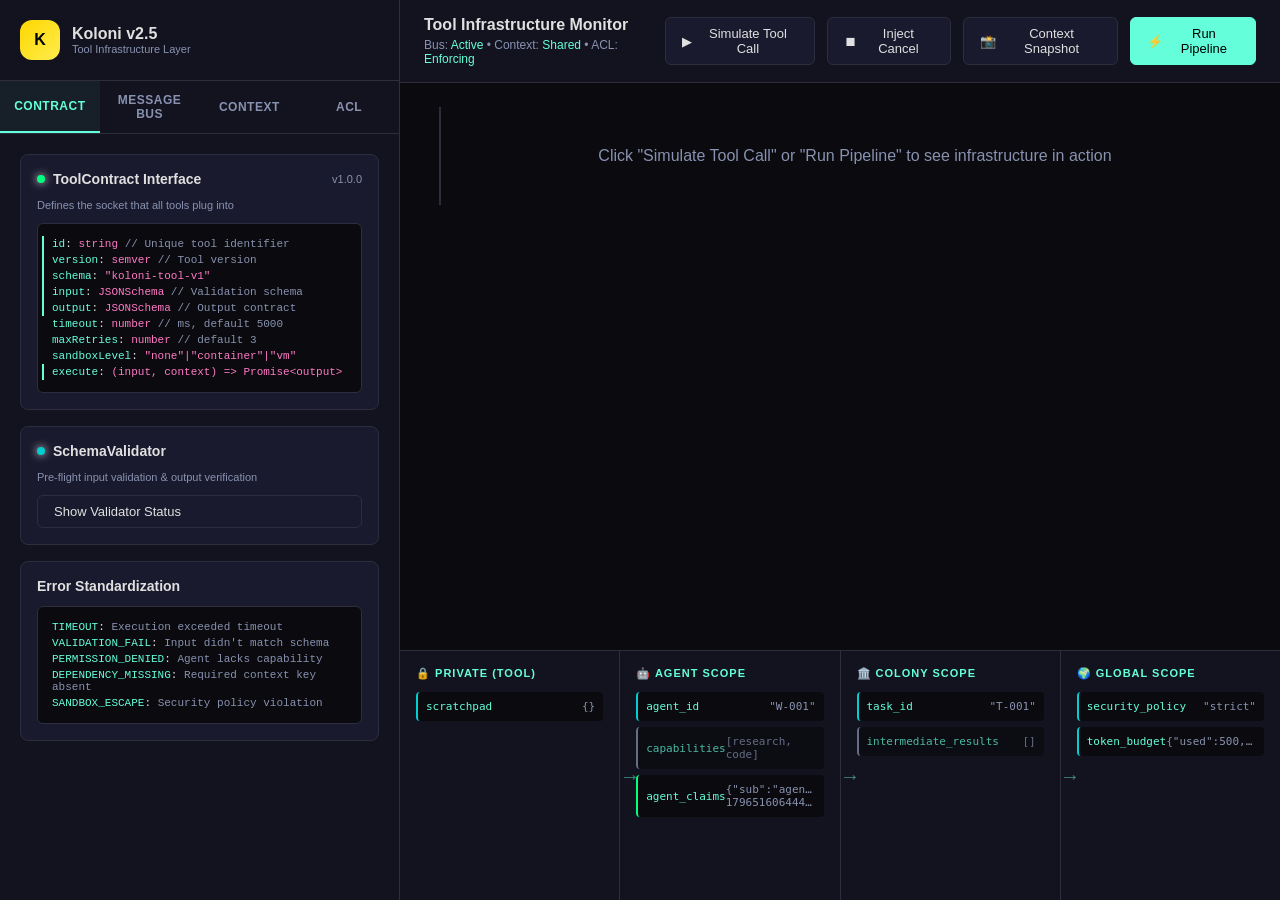
==== index.html @ 6366aa70 "Update fmt.Println message from 'Hello' to 'Goodbye'" ====
<!DOCTYPE html>
<html lang="en">
<head>
    <meta charset="UTF-8">
    <meta name="viewport" content="width=device-width, initial-scale=1.0">
    <title>Koloni Swarm Intelligence System v2.5 - Tool Infrastructure Layer</title>
    <style>
        :root {
            --queen-gold: #FFD700;
            --worker-blue: #4169E1;
            --tool-active: #00FF7F;
            --tool-busy: #00CED1;
            --tool-error: #FF4757;
            --bg-dark: #0a0a0f;
            --bg-panel: #13131f;
            --bg-card: #1a1a2e;
            --bg-elevated: #252538;
            --text-primary: #e0e0e0;
            --text-secondary: #8892b0;
            --border-color: #2d2d3d;
            --accent: #64ffda;
            --shadow-glow: 0 0 20px rgba(100, 255, 218, 0.2);
            --bus-active: rgba(0, 206, 209, 0.1);
        }

        * { margin: 0; padding: 0; box-sizing: border-box; }
        
        body {
            font-family: 'Segoe UI', Roboto, -apple-system, sans-serif;
            background: var(--bg-dark);
            color: var(--text-primary);
            height: 100vh;
            overflow: hidden;
            display: flex;
        }

        /* Architecture Visualization Sidebar */
        .sidebar {
            width: 400px;
            background: var(--bg-panel);
            border-right: 1px solid var(--border-color);
            display: flex;
            flex-direction: column;
            overflow: hidden;
        }

        .logo {
            display: flex;
            align-items: center;
            gap: 12px;
            padding: 20px;
            border-bottom: 1px solid var(--border-color);
        }

        .logo-icon {
            width: 40px;
            height: 40px;
            background: linear-gradient(135deg, var(--queen-gold), #ffed4e);
            border-radius: 12px;
            display: flex;
            align-items: center;
            justify-content: center;
            font-weight: bold;
            color: #000;
        }

        .architecture-tabs {
            display: flex;
            border-bottom: 1px solid var(--border-color);
        }

        .arch-tab {
            flex: 1;
            padding: 12px;
            background: transparent;
            border: none;
            color: var(--text-secondary);
            cursor: pointer;
            font-size: 12px;
            font-weight: 600;
            text-transform: uppercase;
            letter-spacing: 0.5px;
            transition: all 0.2s;
        }

        .arch-tab:hover { color: var(--text-primary); background: rgba(255,255,255,0.05); }
        .arch-tab.active { 
            color: var(--accent); 
            border-bottom: 2px solid var(--accent);
            background: rgba(100, 255, 218, 0.05);
        }

        .tab-content {
            flex: 1;
            overflow-y: auto;
            padding: 20px;
            display: none;
        }

        .tab-content.active { display: block; }

        /* Component Cards */
        .component-card {
            background: var(--bg-card);
            border: 1px solid var(--border-color);
            border-radius: 8px;
            padding: 16px;
            margin-bottom: 16px;
            transition: all 0.2s;
        }

        .component-card:hover {
            border-color: var(--accent);
            transform: translateX(4px);
        }

        .component-header {
            display: flex;
            justify-content: space-between;
            align-items: center;
            margin-bottom: 12px;
        }

        .component-name {
            font-weight: 600;
            font-size: 14px;
            display: flex;
            align-items: center;
            gap: 8px;
        }

        .status-dot {
            width: 8px;
            height: 8px;
            border-radius: 50%;
            background: var(--tool-active);
            box-shadow: 0 0 8px currentColor;
        }

        .status-dot.busy { background: var(--tool-busy); animation: pulse 1.5s infinite; }
        .status-dot.error { background: var(--tool-error); }

        @keyframes pulse {
            0%, 100% { opacity: 1; }
            50% { opacity: 0.4; }
        }

        .component-meta {
            font-size: 11px;
            color: var(--text-secondary);
            margin-top: 4px;
        }

        .interface-schema {
            background: var(--bg-dark);
            border: 1px solid var(--border-color);
            border-radius: 6px;
            padding: 12px;
            font-family: 'Courier New', monospace;
            font-size: 11px;
            margin-top: 12px;
            overflow-x: auto;
        }

        .schema-line {
            padding: 2px 0;
            border-left: 2px solid transparent;
            padding-left: 8px;
            margin-left: -8px;
        }

        .schema-line.required { border-left-color: var(--accent); }
        .schema-key { color: var(--accent); }
        .schema-type { color: #ff79c6; }
        .schema-desc { color: var(--text-secondary); }

        /* Message Bus Visualization */
        .bus-visualization {
            height: 300px;
            background: var(--bg-dark);
            border: 1px solid var(--border-color);
            border-radius: 8px;
            position: relative;
            overflow: hidden;
            margin-bottom: 20px;
        }

        .bus-line {
            position: absolute;
            top: 50%;
            left: 10%;
            right: 10%;
            height: 4px;
            background: linear-gradient(90deg, var(--border-color), var(--accent), var(--border-color));
            background-size: 200% 100%;
            animation: busFlow 3s linear infinite;
            border-radius: 2px;
        }

        @keyframes busFlow {
            0% { background-position: 200% 0; }
            100% { background-position: -200% 0; }
        }

        .message-packet {
            position: absolute;
            width: 60px;
            height: 30px;
            background: var(--accent);
            border-radius: 4px;
            display: flex;
            align-items: center;
            justify-content: center;
            font-size: 10px;
            font-weight: 700;
            color: #000;
            box-shadow: 0 0 10px var(--accent);
            transition: all 0.5s;
        }

        /* Context Tree */
        .context-tree {
            font-family: monospace;
            font-size: 12px;
        }

        .context-node {
            padding: 8px 12px;
            margin: 4px 0;
            background: var(--bg-dark);
            border-left: 3px solid var(--border-color);
            border-radius: 0 4px 4px 0;
            display: flex;
            justify-content: space-between;
            align-items: center;
        }

        .context-node.scope-global { border-left-color: var(--queen-gold); }
        .context-node.scope-colony { border-left-color: var(--worker-blue); }
        .context-node.scope-agent { border-left-color: var(--accent); }
        .context-node.scope-private { border-left-color: var(--text-secondary); opacity: 0.7; }

        /* Permission Matrix */
        .perm-matrix {
            display: grid;
            grid-template-columns: auto repeat(4, 1fr);
            gap: 1px;
            background: var(--border-color);
            border-radius: 8px;
            overflow: hidden;
            margin-top: 12px;
        }

        .perm-cell {
            background: var(--bg-card);
            padding: 10px;
            font-size: 11px;
            text-align: center;
        }

        .perm-cell.header {
            background: var(--bg-elevated);
            font-weight: 600;
            color: var(--accent);
        }

        .perm-cell.allowed {
            background: rgba(0, 255, 127, 0.1);
            color: var(--tool-active);
            font-weight: 700;
        }

        .perm-cell.denied {
            background: rgba(255, 71, 87, 0.1);
            color: var(--tool-error);
        }

        .perm-cell.ratelimited {
            background: rgba(255, 165, 0, 0.1);
            color: #ffa502;
        }

        /* Main Workspace */
        .main-container {
            flex: 1;
            display: flex;
            flex-direction: column;
            overflow: hidden;
        }

        .workspace-header {
            background: var(--bg-panel);
            border-bottom: 1px solid var(--border-color);
            padding: 16px 24px;
            display: flex;
            justify-content: space-between;
            align-items: center;
        }

        .bus-controls {
            display: flex;
            gap: 12px;
        }

        .bus-btn {
            padding: 8px 16px;
            border: 1px solid var(--border-color);
            background: var(--bg-card);
            color: var(--text-primary);
            border-radius: 6px;
            cursor: pointer;
            font-size: 13px;
            display: flex;
            align-items: center;
            gap: 6px;
            transition: all 0.2s;
        }

        .bus-btn:hover { border-color: var(--accent); background: rgba(100, 255, 218, 0.1); }
        .bus-btn.active { background: var(--accent); color: #000; border-color: var(--accent); }

        /* Execution Monitor */
        .monitor-panel {
            flex: 1;
            padding: 24px;
            overflow-y: auto;
            background: var(--bg-dark);
        }

        .execution-timeline {
            position: relative;
            padding-left: 30px;
        }

        .execution-timeline::before {
            content: '';
            position: absolute;
            left: 15px;
            top: 0;
            bottom: 0;
            width: 2px;
            background: var(--border-color);
        }

        .execution-event {
            position: relative;
            margin-bottom: 20px;
            background: var(--bg-card);
            border: 1px solid var(--border-color);
            border-radius: 8px;
            padding: 16px;
            animation: slideIn 0.3s ease-out;
        }

        @keyframes slideIn {
            from { opacity: 0; transform: translateX(-20px); }
            to { opacity: 1; transform: translateX(0); }
        }

        .event-dot {
            position: absolute;
            left: -23px;
            top: 20px;
            width: 12px;
            height: 12px;
            border-radius: 50%;
            background: var(--accent);
            border: 2px solid var(--bg-dark);
            box-shadow: 0 0 0 2px var(--accent);
        }

        .event-dot.validate { background: #ffd700; box-shadow: 0 0 0 2px #ffd700; }
        .event-dot.execute { background: var(--worker-blue); box-shadow: 0 0 0 2px var(--worker-blue); }
        .event-dot.complete { background: var(--tool-active); box-shadow: 0 0 0 2px var(--tool-active); }
        .event-dot.error { background: var(--tool-error); box-shadow: 0 0 0 2px var(--tool-error); }

        .event-header {
            display: flex;
            justify-content: space-between;
            align-items: center;
            margin-bottom: 8px;
        }

        .event-type {
            font-weight: 600;
            font-size: 13px;
        }

        .event-time {
            font-size: 11px;
            color: var(--text-secondary);
            font-family: monospace;
        }

        .event-details {
            font-size: 12px;
            color: var(--text-secondary);
            line-height: 1.5;
        }

        .event-context {
            margin-top: 12px;
            padding: 10px;
            background: var(--bg-dark);
            border-radius: 6px;
            font-family: monospace;
            font-size: 11px;
            border-left: 3px solid var(--accent);
        }

        /* Context Flow Visualization */
        .context-flow {
            position: fixed;
            bottom: 0;
            left: 400px;
            right: 0;
            height: 250px;
            background: var(--bg-panel);
            border-top: 1px solid var(--border-color);
            display: flex;
        }

        .context-panel {
            flex: 1;
            border-right: 1px solid var(--border-color);
            padding: 16px;
            overflow-y: auto;
        }

        .context-panel:last-child { border-right: none; }

        .context-title {
            font-size: 11px;
            text-transform: uppercase;
            letter-spacing: 1px;
            color: var(--accent);
            margin-bottom: 12px;
            font-weight: 700;
        }

        .context-item {
            padding: 8px;
            margin-bottom: 6px;
            background: var(--bg-dark);
            border-radius: 4px;
            font-family: monospace;
            font-size: 11px;
            display: flex;
            justify-content: space-between;
            align-items: center;
            border-left: 2px solid var(--border-color);
        }

        .context-item.new { border-left-color: var(--tool-active); animation: highlight 2s; }
        .context-item.modified { border-left-color: var(--tool-busy); }
        .context-item.inherited { border-left-color: var(--text-secondary); opacity: 0.7; }

        @keyframes highlight {
            0% { background: rgba(0, 255, 127, 0.3); }
            100% { background: var(--bg-dark); }
        }

        .context-key { color: var(--accent); }
        .context-value { color: var(--text-secondary); max-width: 150px; overflow: hidden; text-overflow: ellipsis; }

        .flow-arrow {
            position: absolute;
            top: 50%;
            transform: translateY(-50%);
            font-size: 20px;
            color: var(--accent);
            opacity: 0.5;
        }

        /* Schema Validator */
        .validator-panel {
            position: absolute;
            top: 80px;
            right: 20px;
            width: 350px;
            background: var(--bg-panel);
            border: 1px solid var(--border-color);
            border-radius: 8px;
            padding: 16px;
            display: none;
            z-index: 100;
            box-shadow: 0 10px 40px rgba(0,0,0,0.5);
        }

        .validator-panel.active { display: block; }

        .validation-item {
            display: flex;
            align-items: center;
            gap: 8px;
            padding: 8px;
            font-size: 12px;
            border-bottom: 1px solid var(--border-color);
        }

        .validation-item:last-child { border-bottom: none; }

        .check-icon {
            width: 16px;
            height: 16px;
            border-radius: 50%;
            display: flex;
            align-items: center;
            justify-content: center;
            font-size: 10px;
        }

        .check-pass { background: rgba(0, 255, 127, 0.2); color: var(--tool-active); }
        .check-fail { background: rgba(255, 71, 87, 0.2); color: var(--tool-error); }
        .check-warn { background: rgba(255, 165, 0, 0.2); color: #ffa502; }

        /* Scrollbar */
        ::-webkit-scrollbar { width: 6px; height: 6px; }
        ::-webkit-scrollbar-track { background: transparent; }
        ::-webkit-scrollbar-thumb { background: var(--border-color); border-radius: 3px; }
        ::-webkit-scrollbar-thumb:hover { background: var(--text-secondary); }
    </style>
</head>
<body>

    <!-- Architecture Sidebar -->
    <aside class="sidebar">
        <div class="logo">
            <div class="logo-icon">K</div>
            <div>
                <div style="font-weight: 700;">Koloni v2.5</div>
                <div style="font-size: 11px; color: var(--text-secondary);">Tool Infrastructure Layer</div>
            </div>
        </div>

        <div class="architecture-tabs">
            <button class="arch-tab active" onclick="switchTab('contract')">Contract</button>
            <button class="arch-tab" onclick="switchTab('bus')">Message Bus</button>
            <button class="arch-tab" onclick="switchTab('context')">Context</button>
            <button class="arch-tab" onclick="switchTab('acl')">ACL</button>
        </div>

        <!-- Tab: Tool Contract -->
        <div id="tab-contract" class="tab-content active">
            <div class="component-card">
                <div class="component-header">
                    <div class="component-name">
                        <div class="status-dot"></div>
                        ToolContract Interface
                    </div>
                    <span style="font-size: 11px; color: var(--text-secondary);">v1.0.0</span>
                </div>
                <div class="component-meta">Defines the socket that all tools plug into</div>
                
                <div class="interface-schema">
                    <div class="schema-line required">
                        <span class="schema-key">id</span>: <span class="schema-type">string</span> <span class="schema-desc">// Unique tool identifier</span>
                    </div>
                    <div class="schema-line required">
                        <span class="schema-key">version</span>: <span class="schema-type">semver</span> <span class="schema-desc">// Tool version</span>
                    </div>
                    <div class="schema-line required">
                        <span class="schema-key">schema</span>: <span class="schema-type">"koloni-tool-v1"</span>
                    </div>
                    <div class="schema-line required">
                        <span class="schema-key">input</span>: <span class="schema-type">JSONSchema</span> <span class="schema-desc">// Validation schema</span>
                    </div>
                    <div class="schema-line required">
                        <span class="schema-key">output</span>: <span class="schema-type">JSONSchema</span> <span class="schema-desc">// Output contract</span>
                    </div>
                    <div class="schema-line">
                        <span class="schema-key">timeout</span>: <span class="schema-type">number</span> <span class="schema-desc">// ms, default 5000</span>
                    </div>
                    <div class="schema-line">
                        <span class="schema-key">maxRetries</span>: <span class="schema-type">number</span> <span class="schema-desc">// default 3</span>
                    </div>
                    <div class="schema-line">
                        <span class="schema-key">sandboxLevel</span>: <span class="schema-type">"none"|"container"|"vm"</span>
                    </div>
                    <div class="schema-line required">
                        <span class="schema-key">execute</span>: <span class="schema-type">(input, context) => Promise&lt;output&gt;</span>
                    </div>
                </div>
            </div>

            <div class="component-card">
                <div class="component-header">
                    <div class="component-name">
                        <div class="status-dot busy"></div>
                        SchemaValidator
                    </div>
                </div>
                <div class="component-meta">Pre-flight input validation & output verification</div>
                <button class="bus-btn" style="width: 100%; margin-top: 12px;" onclick="toggleValidator()">
                    Show Validator Status
                </button>
            </div>

            <div class="component-card">
                <div class="component-header">
                    <div class="component-name">Error Standardization</div>
                </div>
                <div class="interface-schema">
                    <div class="schema-line">
                        <span class="schema-key">TIMEOUT</span>: <span class="schema-desc">Execution exceeded timeout</span>
                    </div>
                    <div class="schema-line">
                        <span class="schema-key">VALIDATION_FAIL</span>: <span class="schema-desc">Input didn't match schema</span>
                    </div>
                    <div class="schema-line">
                        <span class="schema-key">PERMISSION_DENIED</span>: <span class="schema-desc">Agent lacks capability</span>
                    </div>
                    <div class="schema-line">
                        <span class="schema-key">DEPENDENCY_MISSING</span>: <span class="schema-desc">Required context key absent</span>
                    </div>
                    <div class="schema-line">
                        <span class="schema-key">SANDBOX_ESCAPE</span>: <span class="schema-desc">Security policy violation</span>
                    </div>
                </div>
            </div>
        </div>

        <!-- Tab: Message Bus -->
        <div id="tab-bus" class="tab-content">
            <div class="bus-visualization" id="busViz">
                <div class="bus-line"></div>
            </div>

            <div class="component-card">
                <div class="component-header">
                    <div class="component-name">
                        <div class="status-dot busy"></div>
                        AgentToolBus
                    </div>
                </div>
                <div class="component-meta">Async message queue for non-blocking execution</div>
                
                <div style="margin-top: 12px; font-size: 12px;">
                    <div style="display: flex; justify-content: space-between; margin-bottom: 8px;">
                        <span>Queue Depth:</span>
                        <span id="queueDepth" style="font-family: monospace; color: var(--accent);">0</span>
                    </div>
                    <div style="display: flex; justify-content: space-between; margin-bottom: 8px;">
                        <span>Active Jobs:</span>
                        <span id="activeJobs" style="font-family: monospace; color: var(--tool-busy);">0</span>
                    </div>
                    <div style="display: flex; justify-content: space-between;">
                        <span>Throughput:</span>
                        <span style="font-family: monospace; color: var(--tool-active);">12 msg/sec</span>
                    </div>
                </div>
            </div>

            <div class="component-card">
                <div class="component-name">Message Types</div>
                <div class="interface-schema">
                    <div class="schema-line">
                        <span class="schema-key">TOOL_REQUEST</span>: <span class="schema-desc">Agent → Bus</span>
                    </div>
                    <div class="schema-line">
                        <span class="schema-key">TOOL_ASSIGNED</span>: <span class="schema-desc">Bus → Worker</span>
                    </div>
                    <div class="schema-line">
                        <span class="schema-key">PROGRESS_UPDATE</span>: <span class="schema-desc">Streaming chunks</span>
                    </div>
                    <div class="schema-line">
                        <span class="schema-key">TOOL_COMPLETE</span>: <span class="schema-desc">Worker → Bus → Agent</span>
                    </div>
                    <div class="schema-line">
                        <span class="schema-key">CANCEL_REQUEST</span>: <span class="schema-desc">Agent aborts job</span>
                    </div>
                </div>
            </div>
        </div>

        <!-- Tab: Context System -->
        <div id="tab-context" class="tab-content">
            <div class="component-card">
                <div class="component-header">
                    <div class="component-name">
                        <div class="status-dot"></div>
                        ContextManager
                    </div>
                </div>
                <div class="component-meta">Shared state with scoping & inheritance</div>
            </div>

            <div class="context-tree" id="contextTree">
                <div class="context-node scope-global">
                    <span>🌍 global.memory</span>
                    <span style="color: var(--text-secondary);">shared</span>
                </div>
                <div class="context-node scope-colony" style="margin-left: 20px;">
                    <span>🏛️ colony.config</span>
                    <span style="color: var(--text-secondary);">inherited</span>
                </div>
                <div class="context-node scope-agent" style="margin-left: 40px;">
                    <span>🤖 agent.state</span>
                    <span style="color: var(--text-secondary);">isolated</span>
                </div>
                <div class="context-node scope-private" style="margin-left: 60px;">
                    <span>🔒 tool.scratchpad</span>
                    <span style="color: var(--text-secondary);">private</span>
                </div>
            </div>

            <div class="component-card" style="margin-top: 20px;">
                <div class="component-name">Context Scopes</div>
                <div style="margin-top: 12px; font-size: 12px; line-height: 1.8;">
                    <div><strong style="color: var(--queen-gold);">GLOBAL:</strong> Swarm-wide shared memory (token budgets, security policies)</div>
                    <div><strong style="color: var(--worker-blue);">COLONY:</strong> Task-specific shared state (intermediate results)</div>
                    <div><strong style="color: var(--accent);">AGENT:</strong> Agent-private workspace (sub-colony isolation)</div>
                    <div><strong style="color: var(--text-secondary);">PRIVATE:</strong> Tool-only temporary storage (auto-cleanup)</div>
                </div>
            </div>

            <div class="component-card">
                <div class="component-name">Context Operations</div>
                <div class="interface-schema">
                    <div class="schema-line">
                        <span class="schema-key">get(key, scope?)</span>: <span class="schema-desc">Read with inheritance</span>
                    </div>
                    <div class="schema-line">
                        <span class="schema-key">set(key, value, scope)</span>: <span class="schema-desc">Write to specific scope</span>
                    </div>
                    <div class="schema-line">
                        <span class="schema-key">fork()</span>: <span class="schema-desc">Immutable snapshot for rollback</span>
                    </div>
                    <div class="schema-line">
                        <span class="schema-key">merge(snapshot)</span>: <span class="schema-desc">Restore from snapshot</span>
                    </div>
                </div>
            </div>
        </div>

        <!-- Tab: ACL / Permissions -->
        <div id="tab-acl" class="tab-content">
            <div class="component-card">
                <div class="component-header">
                    <div class="component-name">
                        <div class="status-dot"></div>
                        CapabilityACL
                    </div>
                </div>
                <div class="component-meta">Token-based permission matrix</div>

                <div class="perm-matrix">
                    <div class="perm-cell header">Agent \ Tool</div>
                    <div class="perm-cell header">Research</div>
                    <div class="perm-cell header">CodeExec</div>
                    <div class="perm-cell header">Network</div>
                    <div class="perm-cell header">FileSys</div>

                    <div class="perm-cell header">Queen</div>
                    <div class="perm-cell allowed">✓</div>
                    <div class="perm-cell denied">✕</div>
                    <div class="perm-cell allowed">✓</div>
                    <div class="perm-cell allowed">✓</div>

                    <div class="perm-cell header">Worker</div>
                    <div class="perm-cell allowed">✓</div>
                    <div class="perm-cell allowed">✓</div>
                    <div class="perm-cell ratelimited">10/m</div>
                    <div class="perm-cell ratelimited">tmp</div>

                    <div class="perm-cell header">Drone</div>
                    <div class="perm-cell allowed">✓</div>
                    <div class="perm-cell denied">✕</div>
                    <div class="perm-cell denied">✕</div>
                    <div class="perm-cell denied">✕</div>

                    <div class="perm-cell header">SubColony</div>
                    <div class="perm-cell allowed">✓</div>
                    <div class="perm-cell allowed">✓</div>
                    <div class="perm-cell ratelimited">100/m</div>
                    <div class="perm-cell ratelimited">isolated</div>
                </div>
            </div>

            <div class="component-card">
                <div class="component-name">JWT Capability Claims</div>
                <div class="interface-schema">
                    <div class="schema-line">
                        <span class="schema-key">sub</span>: <span class="schema-type">agent_id</span>
                    </div>
                    <div class="schema-line">
                        <span class="schema-key">capabilities</span>: <span class="schema-type">string[]</span> <span class="schema-desc">// ["tool:research", "tool:code:readonly"]</span>
                    </div>
                    <div class="schema-line">
                        <span class="schema-key">rate_limits</span>: <span class="schema-type">object</span> <span class="schema-desc">// {"network": 10, "filesystem": 100}</span>
                    </div>
                    <div class="schema-line">
                        <span class="schema-key">exp</span>: <span class="schema-type">epoch</span> <span class="schema-desc">// Session TTL</span>
                    </div>
                </div>
            </div>

            <div class="component-card">
                <div class="component-name">Forbidden Combinations</div>
                <div style="margin-top: 12px; font-size: 12px; color: var(--text-secondary); line-height: 1.8;">
                    <div style="color: var(--tool-error); margin-bottom: 8px;">🔒 Security Policy Blocks:</div>
                    <div>• Network + CodeExec (prevents data exfiltration)</div>
                    <div>• FileSystem + SubColonySpawn (prevents poisoning)</div>
                    <div>• Research + Email (prevents phishing)</div>
                    <div style="margin-top: 8px; font-size: 11px;">DAG validation enforces at composition time</div>
                </div>
            </div>
        </div>
    </aside>

    <!-- Main Workspace -->
    <main class="main-container">
        <div class="workspace-header">
            <div>
                <div style="font-weight: 600; font-size: 16px;">Tool Infrastructure Monitor</div>
                <div style="font-size: 12px; color: var(--text-secondary); margin-top: 4px;">
                    Bus: <span style="color: var(--accent);">Active</span> • 
                    Context: <span style="color: var(--accent);">Shared</span> • 
                    ACL: <span style="color: var(--accent);">Enforcing</span>
                </div>
            </div>
            <div class="bus-controls">
                <button class="bus-btn" onclick="simulateToolCall()">
                    <span>▶</span> Simulate Tool Call
                </button>
                <button class="bus-btn" onclick="injectCancellation()">
                    <span>⏹</span> Inject Cancel
                </button>
                <button class="bus-btn" onclick="showContextSnapshot()">
                    <span>📸</span> Context Snapshot
                </button>
                <button class="bus-btn active" onclick="simulatePipeline()">
                    <span>⚡</span> Run Pipeline
                </button>
            </div>
        </div>

        <!-- Execution Monitor -->
        <div class="monitor-panel" id="monitorPanel">
            <div class="execution-timeline" id="executionTimeline">
                <div style="text-align: center; color: var(--text-secondary); padding: 40px;">
                    Click "Simulate Tool Call" or "Run Pipeline" to see infrastructure in action
                </div>
            </div>
        </div>

        <!-- Context Flow Panels -->
        <div class="context-flow">
            <div class="context-panel">
                <div class="context-title">🔒 Private (Tool)</div>
                <div id="privateContext">
                    <div class="context-item inherited">
                        <span class="context-key">scratchpad</span>
                        <span class="context-value">{}</span>
                    </div>
                </div>
            </div>
            <div class="flow-arrow" style="left: 25%;">→</div>
            
            <div class="context-panel">
                <div class="context-title">🤖 Agent Scope</div>
                <div id="agentContext">
                    <div class="context-item inherited">
                        <span class="context-key">agent_id</span>
                        <span class="context-value">W-001</span>
                    </div>
                    <div class="context-item inherited">
                        <span class="context-key">capabilities</span>
                        <span class="context-value">[research, code]</span>
                    </div>
                </div>
            </div>
            <div class="flow-arrow" style="left: 50%;">→</div>
            
            <div class="context-panel">
                <div class="context-title">🏛️ Colony Scope</div>
                <div id="colonyContext">
                    <div class="context-item inherited">
                        <span class="context-key">task_id</span>
                        <span class="context-value">T-001</span>
                    </div>
                    <div class="context-item inherited">
                        <span class="context-key">intermediate_results</span>
                        <span class="context-value">[]</span>
                    </div>
                </div>
            </div>
            <div class="flow-arrow" style="left: 75%;">→</div>
            
            <div class="context-panel">
                <div class="context-title">🌍 Global Scope</div>
                <div id="globalContext">
                    <div class="context-item inherited">
                        <span class="context-key">security_policy</span>
                        <span class="context-value">strict</span>
                    </div>
                    <div class="context-item inherited">
                        <span class="context-key">token_budget</span>
                        <span class="context-value">4500/5000</span>
                    </div>
                </div>
            </div>
        </div>
    </main>

    <!-- Schema Validator Panel -->
    <div class="validator-panel" id="validatorPanel">
        <div style="font-weight: 600; margin-bottom: 12px; color: var(--accent);">Schema Validation</div>
        <div id="validationResults"></div>
    </div>

    <script>
        // ==========================================
        // Koloni Tool Infrastructure Layer (TIL)
        // v2.5 - Contract, Bus, Context, ACL
        // ==========================================

        // 1. TOOL CONTRACT SYSTEM
        class ToolContract {
            constructor(spec) {
                this.validateSpec(spec);
                this.spec = spec;
                this.errorCodes = {
                    TIMEOUT: 'Execution exceeded timeout limit',
                    VALIDATION_FAIL: 'Input validation failed against schema',
                    PERMISSION_DENIED: 'Agent lacks required capability',
                    DEPENDENCY_MISSING: 'Required context key not found',
                    SANDBOX_ESCAPE: 'Security policy violation detected',
                    CIRCUIT_OPEN: 'Circuit breaker is open',
                    TOOL_DEPRECATED: 'Tool version no longer supported'
                };
            }

            validateSpec(spec) {
                const required = ['id', 'version', 'schema', 'input', 'output', 'execute'];
                const missing = required.filter(r => !spec[r]);
                if (missing.length > 0) {
                    throw new Error(`Invalid ToolContract: missing ${missing.join(', ')}`);
                }
                if (spec.schema !== 'koloni-tool-v1') {
                    throw new Error(`Unsupported schema: ${spec.schema}`);
                }
            }

            validateInput(data) {
                const schema = this.spec.input;
                const errors = [];
                
                if (schema.required) {
                    schema.required.forEach(field => {
                        if (!(field in data)) {
                            errors.push(`Missing required field: ${field}`);
                        }
                    });
                }

                if (schema.properties) {
                    Object.entries(schema.properties).forEach(([key, prop]) => {
                        if (data[key] !== undefined) {
                            if (prop.type && typeof data[key] !== prop.type) {
                                errors.push(`Type mismatch for ${key}: expected ${prop.type}`);
                            }
                            if (prop.enum && !prop.enum.includes(data[key])) {
                                errors.push(`Invalid value for ${key}: must be one of ${prop.enum.join(', ')}`);
                            }
                        }
                    });
                }

                return {
                    valid: errors.length === 0,
                    errors,
                    warnings: []
                };
            }

            validateOutput(data) {
                return { valid: true, errors: [] };
            }
        }

        // 2. MESSAGE BUS SYSTEM
        class AgentToolBus {
            constructor() {
                this.queue = [];
                this.activeJobs = new Map();
                this.subscribers = new Map();
                this.stats = { messages: 0, errors: 0, avgLatency: 0 };
                this.processInterval = setInterval(() => this.processQueue(), 100);
            }

            async submit(agentId, toolId, input, context, options = {}) {
                const message = {
                    id: `msg-${Date.now()}-${Math.random().toString(36).substr(2, 9)}`,
                    type: 'TOOL_REQUEST',
                    agentId,
                    toolId,
                    input,
                    context,
                    options: {
                        timeout: options.timeout || 5000,
                        maxRetries: options.maxRetries || 3,
                        priority: options.priority || 'normal',
                        streaming: options.streaming || false
                    },
                    timestamp: Date.now(),
                    status: 'queued'
                };

                this.queue.push(message);
                this.stats.messages++;
                this.updateBusMetrics();

                return new Promise((resolve, reject) => {
                    this.subscribers.set(message.id, { resolve, reject, message });
                    
                    setTimeout(() => {
                        if (this.subscribers.has(message.id)) {
                            this.subscribers.get(message.id).reject(new Error('TIMEOUT'));
                            this.subscribers.delete(message.id);
                            this.stats.errors++;
                        }
                    }, message.options.timeout);
                });
            }

            async processQueue() {
                if (this.queue.length === 0) return;
                
                this.queue.sort((a, b) => {
                    const priorities = { high: 0, normal: 1, low: 2 };
                    return priorities[a.options.priority] - priorities[b.options.priority];
                });

                const message = this.queue.shift();
                message.status = 'processing';
                this.activeJobs.set(message.id, message);
                this.updateBusMetrics();

                try {
                    const result = await this.executeTool(message);
                    message.status = 'completed';
                    
                    if (this.subscribers.has(message.id)) {
                        this.subscribers.get(message.id).resolve(result);
                        this.subscribers.delete(message.id);
                    }
                } catch (error) {
                    message.status = 'failed';
                    if (this.subscribers.has(message.id)) {
                        this.subscribers.get(message.id).reject(error);
                        this.subscribers.delete(message.id);
                    }
                    this.stats.errors++;
                } finally {
                    this.activeJobs.delete(message.id);
                    this.updateBusMetrics();
                }
            }

            async executeTool(message) {
                await delay(1000 + Math.random() * 2000);
                
                return {
                    toolId: message.toolId,
                    result: `Processed: ${JSON.stringify(message.input).substring(0, 50)}...`,
                    timestamp: Date.now()
                };
            }

            cancel(messageId) {
                const queueIdx = this.queue.findIndex(m => m.id === messageId);
                if (queueIdx >= 0) {
                    this.queue[queueIdx].status = 'cancelled';
                    this.queue.splice(queueIdx, 1);
                    return true;
                }
                
                if (this.activeJobs.has(messageId)) {
                    this.activeJobs.get(messageId).status = 'cancelling';
                    return true;
                }
                
                return false;
            }

            updateBusMetrics() {
                document.getElementById('queueDepth').textContent = this.queue.length;
                document.getElementById('activeJobs').textContent = this.activeJobs.size;
            }

            dispose() {
                clearInterval(this.processInterval);
            }
        }

        // 3. CONTEXT MANAGEMENT SYSTEM
        class ContextManager {
            constructor() {
                this.scopes = {
                    global: new Map(),
                    colony: new Map(),
                    agent: new Map(),
                    private: new Map()
                };
                this.snapshots = [];
                this.inheritance = ['private', 'agent', 'colony', 'global'];
            }

            get(key, preferredScope = null) {
                if (preferredScope && this.scopes[preferredScope].has(key)) {
                    return {
                        value: this.scopes[preferredScope].get(key),
                        scope: preferredScope
                    };
                }

                for (const scope of this.inheritance) {
                    if (this.scopes[scope].has(key)) {
                        return {
                            value: this.scopes[scope].get(key),
                            scope: scope
                        };
                    }
                }

                return undefined;
            }

            set(key, value, scope = 'colony') {
                if (!this.scopes[scope]) {
                    throw new Error(`Invalid scope: ${scope}`);
                }
                
                const oldValue = this.scopes[scope].get(key);
                this.scopes[scope].set(key, value);
                this.updateContextUI(scope, key, value, !oldValue);
                
                return { oldValue, newValue: value, scope };
            }

            fork() {
                const snapshot = {
                    timestamp: Date.now(),
                    data: {}
                };
                
                this.inheritance.forEach(scope => {
                    snapshot.data[scope] = new Map(this.scopes[scope]);
                });
                
                this.snapshots.push(snapshot);
                return snapshot;
            }

            merge(snapshot) {
                Object.keys(snapshot.data).forEach(scope => {
                    this.scopes[scope] = new Map(snapshot.data[scope]);
                });
                this.refreshContextUI();
            }

            createScopedContext(agentId, toolInstance) {
                return {
                    get: (key) => this.get(key),
                    set: (key, value, scope) => {
                        if (scope === 'private' || scope === 'agent') {
                            return this.set(key, value, scope);
                        }
                        throw new Error(`Tool cannot write to ${scope} scope`);
                    },
                    agentId,
                    toolInstance,
                    fork: () => this.fork(),
                    require: (keys) => {
                        const missing = keys.filter(k => this.get(k) === undefined);
                        if (missing.length > 0) {
                            throw new Error(`DEPENDENCY_MISSING: ${missing.join(', ')}`);
                        }
                        return keys.map(k => this.get(k));
                    }
                };
            }

            updateContextUI(scope, key, value, isNew) {
                const panelMap = {
                    private: 'privateContext',
                    agent: 'agentContext',
                    colony: 'colonyContext',
                    global: 'globalContext'
                };
                
                const panel = document.getElementById(panelMap[scope]);
                if (!panel) return;
                
                let item = Array.from(panel.children).find(el => 
                    el.querySelector('.context-key')?.textContent === key
                );
                
                const valueStr = JSON.stringify(value).substring(0, 30);
                
                if (item) {
                    item.className = 'context-item modified';
                    item.querySelector('.context-value').textContent = valueStr;
                } else {
                    item = document.createElement('div');
                    item.className = `context-item ${isNew ? 'new' : 'modified'}`;
                    item.innerHTML = `
                        <span class="context-key">${key}</span>
                        <span class="context-value">${valueStr}</span>
                    `;
                    panel.appendChild(item);
                }
                
                if (isNew) {
                    setTimeout(() => item.classList.remove('new'), 2000);
                }
            }

            refreshContextUI() {
                ['private', 'agent', 'colony', 'global'].forEach(scope => {
                    const panel = document.getElementById(scope + 'Context');
                    if (panel) panel.innerHTML = '';
                });
                
                this.inheritance.forEach(scope => {
                    this.scopes[scope].forEach((value, key) => {
                        this.updateContextUI(scope, key, value, false);
                    });
                });
            }
        }

        // 4. ACCESS CONTROL LAYER (ACL)
        class CapabilityACL {
            constructor() {
                this.policies = new Map();
                this.forbiddenCombinations = [
                    ['tool:network', 'tool:code:exec'],
                    ['tool:filesystem:write', 'meta:spawn'],
                    ['tool:research', 'tool:email:send']
                ];
            }

            checkCapability(agentClaims, toolId, toolCapabilities) {
                const agentCaps = agentClaims.capabilities || [];
                const required = this.getRequiredCapability(toolId, toolCapabilities);
                
                const hasCapability = agentCaps.some(cap => 
                    cap === required || cap === 'tool:*' || cap.startsWith(`${required}:`)
                );
                
                if (!hasCapability) {
                    return {
                        allowed: false,
                        reason: 'PERMISSION_DENIED',
                        missing: required
                    };
                }

                const rateLimit = this.checkRateLimit(agentClaims, toolId);
                if (!rateLimit.allowed) {
                    return {
                        allowed: false,
                        reason: 'RATE_LIMIT_EXCEEDED',
                        resetTime: rateLimit.resetTime
                    };
                }

                const activeTools = agentClaims.activeTools || [];
                const forbidden = this.checkForbiddenCombinations([...activeTools, toolId]);
                if (forbidden) {
                    return {
                        allowed: false,
                        reason: 'FORBIDDEN_COMBINATION',
                        details: forbidden
                    };
                }

                return { allowed: true, rateLimit: rateLimit.limit };
            }

            getRequiredCapability(toolId, capabilities) {
                const capabilityMap = {
                    'web-search': 'tool:research',
                    'code-executor': 'tool:code:exec',
                    'file-reader': 'tool:filesystem:read',
                    'http-client': 'tool:network'
                };
                return capabilityMap[toolId] || `tool:${toolId}`;
            }

            checkRateLimit(claims, toolId) {
                const limits = claims.rate_limits || {};
                const toolCategory = this.getToolCategory(toolId);
                const limit = limits[toolCategory] || 10;
                const current = claims.current_usage?.[toolCategory] || 0;
                
                if (current >= limit) {
                    return { allowed: false, resetTime: Date.now() + 60000 };
                }
                
                return { allowed: true, limit: limit - current - 1 };
            }

            checkForbiddenCombinations(activeTools) {
                for (const combo of this.forbiddenCombinations) {
                    if (combo.every(tool => activeTools.includes(tool))) {
                        return combo;
                    }
                }
                return null;
            }

            getToolCategory(toolId) {
                const categories = {
                    'web-search': 'network',
                    'http-client': 'network',
                    'file-reader': 'filesystem',
                    'code-executor': 'compute'
                };
                return categories[toolId] || 'general';
            }

            generateClaims(agentType, customCaps = []) {
                const baseClaims = {
                    sub: `agent-${Date.now()}`,
                    iat: Date.now(),
                    exp: Date.now() + 3600000,
                    capabilities: [],
                    rate_limits: {},
                    activeTools: []
                };

                switch(agentType) {
                    case 'queen':
                        baseClaims.capabilities = ['tool:*', 'meta:*', 'bus:admin'];
                        baseClaims.rate_limits = { network: 1000, filesystem: 1000, compute: 1000 };
                        break;
                    case 'worker':
                        baseClaims.capabilities = ['tool:research', 'tool:code:readonly', 'tool:filesystem:temp', ...customCaps];
                        baseClaims.rate_limits = { network: 10, filesystem: 100, compute: 50 };
                        break;
                    case 'drone':
                        baseClaims.capabilities = ['tool:research', 'tool:audit'];
                        baseClaims.rate_limits = { network: 0, filesystem: 0, compute: 20 };
                        break;
                    case 'subcolony':
                        baseClaims.capabilities = ['tool:research', 'tool:code:exec', 'tool:filesystem:isolated'];
                        baseClaims.rate_limits = { network: 100, filesystem: 500, compute: 200 };
                        break;
                }

                return baseClaims;
            }
        }

        // 5. TOOL EXECUTION ORCHESTRATOR
        class ToolOrchestrator {
            constructor(bus, context, acl) {
                this.bus = bus;
                this.context = context;
                this.acl = acl;
                this.contracts = new Map();
            }

            async execute(agentId, toolId, input, options = {}) {
                const timeline = document.getElementById('executionTimeline');
                const msgId = `exec-${Date.now()}`;
                
                this.logEvent(timeline, msgId, 'validate', 'Checking agent capabilities...');
                const agentClaims = this.context.get('agent_claims')?.value || 
                    this.acl.generateClaims('worker');
                
                const aclResult = this.acl.checkCapability(agentClaims, toolId, []);
                if (!aclResult.allowed) {
                    this.logEvent(timeline, msgId, 'error', `ACL Denied: ${aclResult.reason}`);
                    throw new Error(aclResult.reason);
                }
                
                this.logEvent(timeline, msgId, 'validate', 'Validating input schema...');
                const contract = this.contracts.get(toolId);
                if (!contract) {
                    throw new Error(`Unknown tool: ${toolId}`);
                }
                
                const validation = contract.validateInput(input);
                if (!validation.valid) {
                    this.logEvent(timeline, msgId, 'error', `Validation Failed: ${validation.errors.join(', ')}`);
                    throw new Error('VALIDATION_FAIL');
                }

                this.logEvent(timeline, msgId, 'execute', 'Preparing execution context...');
                const execContext = this.context.createScopedContext(agentId, { id: toolId });
                
                if (contract.spec.requiredContext) {
                    try {
                        execContext.require(contract.spec.requiredContext);
                    } catch (err) {
                        this.logEvent(timeline, msgId, 'error', err.message);
                        throw err;
                    }
                }

                this.logEvent(timeline, msgId, 'execute', 'Submitting to message bus...');
                agentClaims.activeTools.push(toolId);
                this.context.set('agent_claims', agentClaims, 'agent');

                const result = await this.bus.submit(agentId, toolId, input, execContext, options);
                
                this.logEvent(timeline, msgId, 'complete', 'Validating output...');
                
                if (contract.spec.producesContext) {
                    contract.spec.producesContext.forEach(key => {
                        this.context.set(key, result[key], 'colony');
                    });
                }

                this.logEvent(timeline, msgId, 'complete', `Tool ${toolId} completed successfully`);
                
                agentClaims.activeTools = agentClaims.activeTools.filter(t => t !== toolId);
                this.context.set('agent_claims', agentClaims, 'agent');
                
                return result;
            }

            logEvent(timeline, id, type, message) {
                const event = document.createElement('div');
                event.className = 'execution-event';
                event.innerHTML = `
                    <div class="event-dot ${type}"></div>
                    <div class="event-header">
                        <div class="event-type">${type.toUpperCase()}</div>
                        <div class="event-time">${new Date().toLocaleTimeString()}</div>
                    </div>
                    <div class="event-details">${message}</div>
                `;
                timeline.appendChild(event);
                timeline.scrollTop = timeline.scrollHeight;
            }
        }

        // Global Instances
        const bus = new AgentToolBus();
        const context = new ContextManager();
        const acl = new CapabilityACL();
        const orchestrator = new ToolOrchestrator(bus, context, acl);

        // Initialize with sample contracts
        function initInfrastructure() {
            const researchContract = new ToolContract({
                id: 'web-search',
                version: '1.0.0',
                schema: 'koloni-tool-v1',
                input: {
                    type: 'object',
                    required: ['query'],
                    properties: {
                        query: { type: 'string', minLength: 1 },
                        limit: { type: 'number', enum: [5, 10, 20] }
                    }
                },
                output: {
                    type: 'object',
                    properties: {
                        results: { type: 'array' },
                        sources: { type: 'array' }
                    }
                },
                timeout: 10000,
                requiredContext: ['agent_id'],
                producesContext: ['search_results'],
                execute: async (input, ctx) => ({ results: [], sources: [] })
            });

            const codeContract = new ToolContract({
                id: 'code-executor',
                version: '2.0.0',
                schema: 'koloni-tool-v1',
                input: {
                    type: 'object',
                    required: ['code', 'language'],
                    properties: {
                        code: { type: 'string' },
                        language: { type: 'string', enum: ['python', 'javascript'] }
                    }
                },
                output: {
                    type: 'object',
                    properties: {
                        stdout: { type: 'string' },
                        stderr: { type: 'string' },
                        exitCode: { type: 'number' }
                    }
                },
                sandboxLevel: 'container',
                timeout: 30000,
                execute: async (input, ctx) => ({ stdout: '', stderr: '', exitCode: 0 })
            });

            orchestrator.contracts.set('web-search', researchContract);
            orchestrator.contracts.set('code-executor', codeContract);

            context.set('security_policy', 'strict', 'global');
            context.set('token_budget', { used: 500, total: 5000 }, 'global');
            context.set('task_id', 'T-001', 'colony');
            context.set('agent_id', 'W-001', 'agent');
            context.set('agent_claims', acl.generateClaims('worker'), 'agent');
            context.set('scratchpad', {}, 'private');

            console.log('Tool Infrastructure Layer initialized');
        }

        // UI Functions
        function switchTab(tabName) {
            document.querySelectorAll('.arch-tab').forEach(t => t.classList.remove('active'));
            document.querySelectorAll('.tab-content').forEach(t => t.classList.remove('active'));
            
            event.target.classList.add('active');
            document.getElementById(`tab-${tabName}`).classList.add('active');
        }

        function toggleValidator() {
            const panel = document.getElementById('validatorPanel');
            panel.classList.toggle('active');
            
            if (panel.classList.contains('active')) {
                const results = document.getElementById('validationResults');
                results.innerHTML = `
                    <div class="validation-item">
                        <div class="check-icon check-pass">✓</div>
                        <div>Schema version supported</div>
                    </div>
                    <div class="validation-item">
                        <div class="check-icon check-pass">✓</div>
                        <div>Required fields present</div>
                    </div>
                    <div class="validation-item">
                        <div class="check-icon check-warn">!</div>
                        <div>Output schema missing 'confidence' field (optional)</div>
                    </div>
                    <div class="validation-item">
                        <div class="check-icon check-pass">✓</div>
                        <div>Type checking enabled</div>
                    </div>
                `;
            }
        }

        async function simulateToolCall() {
            try {
                const result = await orchestrator.execute(
                    'W-001', 
                    'web-search', 
                    { query: 'machine learning trends', limit: 10 },
                    { timeout: 5000 }
                );
                console.log('Tool execution result:', result);
            } catch (err) {
                console.error('Tool execution failed:', err.message);
            }
        }

        function injectCancellation() {
            const timeline = document.getElementById('executionTimeline');
            const event = document.createElement('div');
            event.className = 'execution-event';
            event.innerHTML = `
                <div class="event-dot error"></div>
                <div class="event-header">
                    <div class="event-type">CANCEL</div>
                    <div class="event-time">${new Date().toLocaleTimeString()}</div>
                </div>
                <div class="event-details">Injected cancellation token for job-123</div>
            `;
            timeline.appendChild(event);
        }

        function showContextSnapshot() {
            const snapshot = context.fork();
            console.log('Context snapshot:', snapshot);
            
            const timeline = document.getElementById('executionTimeline');
            const event = document.createElement('div');
            event.className = 'execution-event';
            event.innerHTML = `
                <div class="event-dot validate"></div>
                <div class="event-header">
                    <div class="event-type">SNAPSHOT</div>
                    <div class="event-time">${new Date().toLocaleTimeString()}</div>
                </div>
                <div class="event-details">Forked immutable context snapshot at t=${snapshot.timestamp}</div>
                <div class="event-context">4 scopes captured: ${Object.keys(snapshot.data).join(', ')}</div>
            `;
            timeline.appendChild(event);
        }

        async function simulatePipeline() {
            const timeline = document.getElementById('executionTimeline');
            timeline.innerHTML = '';
            
            await orchestrator.execute('W-001', 'web-search', { query: 'AI safety', limit: 5 });
            context.set('processed_data', { items: 5, sentiment: 'positive' }, 'colony');
            
            const event = document.createElement('div');
            event.className = 'execution-event';
            event.innerHTML = `
                <div class="event-dot complete"></div>
                <div class="event-header">
                    <div class="event-type">PIPELINE</div>
                    <div class="event-time">${new Date().toLocaleTimeString()}</div>
                </div>
                <div class="event-details">Multi-tool pipeline completed: Search → Process → Store</div>
                <div class="event-context">Context chain: global.security_policy → colony.task_id → agent.agent_id → private.scratchpad</div>
            `;
            timeline.appendChild(event);
        }

        function delay(ms) {
            return new Promise(resolve => setTimeout(resolve, ms));
        }

        // Initialize
        window.addEventListener('load', initInfrastructure);
    </script>
</body>
</html>
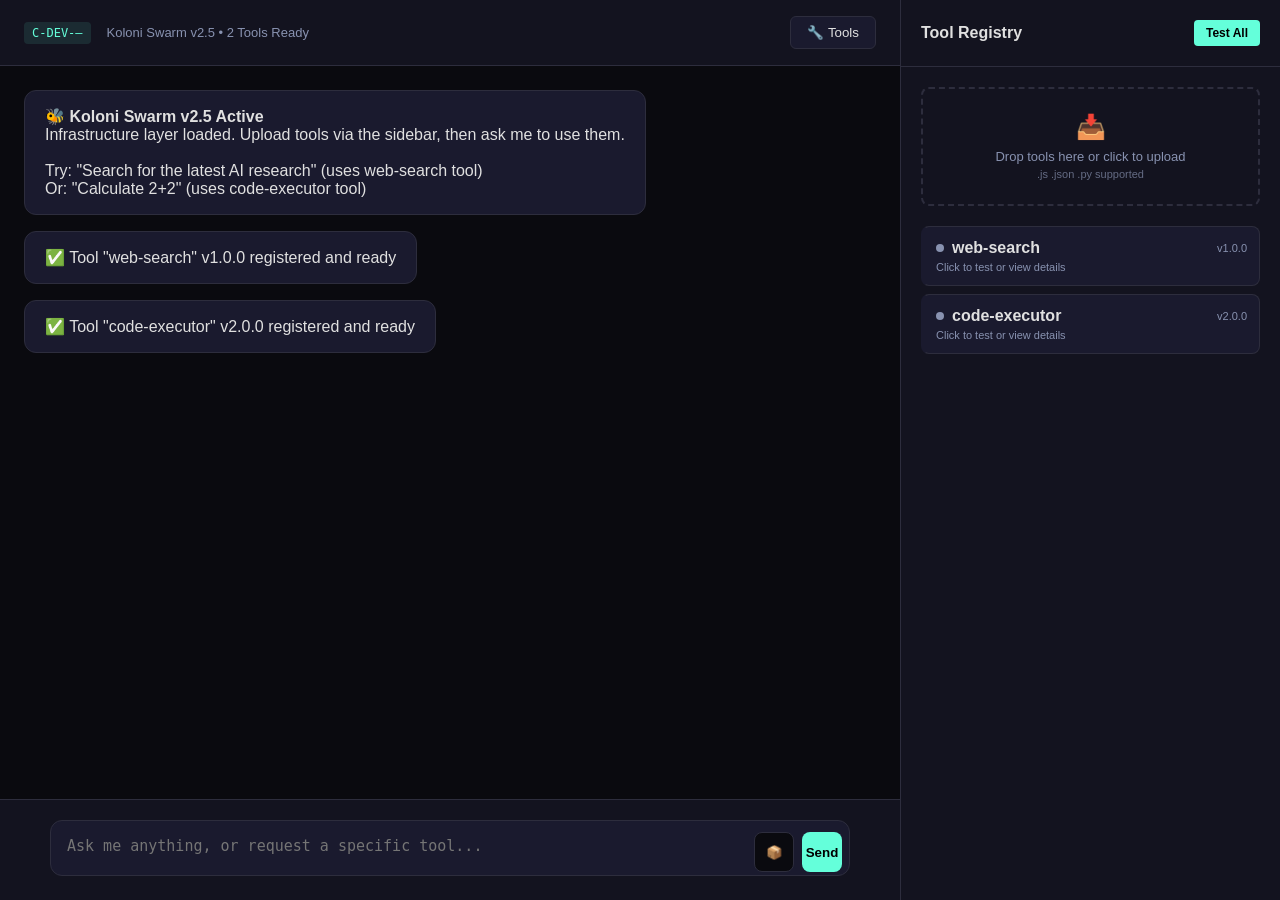
==== commit 6b2f9287: "Add initial HTML structure for chat interface" ====
--- a/index.html
+++ b/index.html
@@ -3,24 +3,24 @@
 <head>
     <meta charset="UTF-8">
     <meta name="viewport" content="width=device-width, initial-scale=1.0">
-    <title>Koloni Swarm Intelligence System v2.5 - Tool Infrastructure Layer</title>
+    <title>Koloni Swarm Intelligence System v2.5</title>
     <style>
         :root {
             --queen-gold: #FFD700;
             --worker-blue: #4169E1;
+            --worker-code: #00CED1;
+            --worker-research: #9370DB;
+            --worker-creative: #FF69B4;
+            --worker-analyst: #20B2AA;
             --tool-active: #00FF7F;
-            --tool-busy: #00CED1;
             --tool-error: #FF4757;
             --bg-dark: #0a0a0f;
             --bg-panel: #13131f;
             --bg-card: #1a1a2e;
-            --bg-elevated: #252538;
             --text-primary: #e0e0e0;
             --text-secondary: #8892b0;
             --border-color: #2d2d3d;
             --accent: #64ffda;
-            --shadow-glow: 0 0 20px rgba(100, 255, 218, 0.2);
-            --bus-active: rgba(0, 206, 209, 0.1);
         }
 
         * { margin: 0; padding: 0; box-sizing: border-box; }
@@ -34,1594 +34,638 @@
             display: flex;
         }
 
-        /* Architecture Visualization Sidebar */
-        .sidebar {
-            width: 400px;
+        /* Main Chat Interface (What users see) */
+        .main-container {
+            flex: 1;
+            display: flex;
+            flex-direction: column;
+            position: relative;
+        }
+
+        .chat-header {
             background: var(--bg-panel);
-            border-right: 1px solid var(--border-color);
+            border-bottom: 1px solid var(--border-color);
+            padding: 16px 24px;
+            display: flex;
+            justify-content: space-between;
+            align-items: center;
+        }
+
+        .colony-info { display: flex; align-items: center; gap: 16px; }
+
+        .colony-id {
+            font-family: monospace;
+            font-size: 12px;
+            color: var(--accent);
+            background: rgba(100, 255, 218, 0.1);
+            padding: 4px 8px;
+            border-radius: 4px;
+        }
+
+        .chat-messages {
+            flex: 1;
+            overflow-y: auto;
+            padding: 24px;
+            display: flex;
+            flex-direction: column;
+            gap: 16px;
+        }
+
+        .message {
+            max-width: 80%;
+            padding: 16px 20px;
+            border-radius: 12px;
+            animation: messageSlide 0.3s ease-out;
+        }
+
+        @keyframes messageSlide {
+            from { opacity: 0; transform: translateY(10px); }
+            to { opacity: 1; transform: translateY(0); }
+        }
+
+        .message-user {
+            align-self: flex-end;
+            background: linear-gradient(135deg, var(--worker-blue), #3457c4);
+            color: white;
+        }
+
+        .message-system {
+            align-self: flex-start;
+            background: var(--bg-card);
+            border: 1px solid var(--border-color);
+        }
+
+        .message-tool {
+            align-self: flex-start;
+            background: rgba(0, 255, 127, 0.1);
+            border: 1px solid var(--tool-active);
+            font-family: monospace;
+            font-size: 12px;
+        }
+
+        .input-container {
+            background: var(--bg-panel);
+            border-top: 1px solid var(--border-color);
+            padding: 20px 24px;
+        }
+
+        .input-wrapper {
+            max-width: 800px;
+            margin: 0 auto;
+            position: relative;
+        }
+
+        .chat-input {
+            width: 100%;
+            background: var(--bg-card);
+            border: 1px solid var(--border-color);
+            border-radius: 12px;
+            padding: 16px 120px 16px 16px;
+            color: var(--text-primary);
+            font-size: 15px;
+            resize: none;
+            min-height: 56px;
+        }
+
+        .chat-input:focus {
+            outline: none;
+            border-color: var(--accent);
+        }
+
+        .input-actions {
+            position: absolute;
+            right: 8px;
+            bottom: 8px;
+            display: flex;
+            gap: 8px;
+        }
+
+        .icon-btn {
+            width: 40px;
+            height: 40px;
+            border: 1px solid var(--border-color);
+            background: var(--bg-dark);
+            color: var(--text-secondary);
+            border-radius: 8px;
+            cursor: pointer;
+            display: flex;
+            align-items: center;
+            justify-content: center;
+            transition: all 0.2s;
+        }
+
+        .icon-btn:hover {
+            border-color: var(--accent);
+            color: var(--accent);
+        }
+
+        .send-btn {
+            background: var(--accent);
+            color: #000;
+            border: none;
+            font-weight: 600;
+        }
+
+        /* Tool Management Sidebar (Right side) */
+        .tool-sidebar {
+            width: 380px;
+            background: var(--bg-panel);
+            border-left: 1px solid var(--border-color);
             display: flex;
             flex-direction: column;
             overflow: hidden;
         }
 
-        .logo {
-            display: flex;
-            align-items: center;
-            gap: 12px;
+        .tool-header {
             padding: 20px;
             border-bottom: 1px solid var(--border-color);
-        }
-
-        .logo-icon {
-            width: 40px;
-            height: 40px;
-            background: linear-gradient(135deg, var(--queen-gold), #ffed4e);
-            border-radius: 12px;
-            display: flex;
+            font-weight: 600;
+            display: flex;
+            justify-content: space-between;
             align-items: center;
-            justify-content: center;
-            font-weight: bold;
-            color: #000;
-        }
-
-        .architecture-tabs {
-            display: flex;
-            border-bottom: 1px solid var(--border-color);
-        }
-
-        .arch-tab {
-            flex: 1;
-            padding: 12px;
-            background: transparent;
-            border: none;
-            color: var(--text-secondary);
+        }
+
+        /* Upload Zone */
+        .upload-zone {
+            margin: 20px;
+            padding: 24px;
+            border: 2px dashed var(--border-color);
+            border-radius: 8px;
+            text-align: center;
             cursor: pointer;
-            font-size: 12px;
-            font-weight: 600;
-            text-transform: uppercase;
-            letter-spacing: 0.5px;
             transition: all 0.2s;
         }
 
-        .arch-tab:hover { color: var(--text-primary); background: rgba(255,255,255,0.05); }
-        .arch-tab.active { 
-            color: var(--accent); 
-            border-bottom: 2px solid var(--accent);
+        .upload-zone:hover, .upload-zone.drag-active {
+            border-color: var(--accent);
             background: rgba(100, 255, 218, 0.05);
         }
 
-        .tab-content {
+        .tool-list {
             flex: 1;
             overflow-y: auto;
-            padding: 20px;
-            display: none;
-        }
-
-        .tab-content.active { display: block; }
-
-        /* Component Cards */
-        .component-card {
+            padding: 0 20px;
+        }
+
+        .tool-card {
             background: var(--bg-card);
             border: 1px solid var(--border-color);
             border-radius: 8px;
-            padding: 16px;
-            margin-bottom: 16px;
+            padding: 12px;
+            margin-bottom: 8px;
+            cursor: pointer;
             transition: all 0.2s;
-        }
-
-        .component-card:hover {
-            border-color: var(--accent);
-            transform: translateX(4px);
-        }
-
-        .component-header {
-            display: flex;
-            justify-content: space-between;
-            align-items: center;
-            margin-bottom: 12px;
-        }
-
-        .component-name {
-            font-weight: 600;
-            font-size: 14px;
-            display: flex;
-            align-items: center;
-            gap: 8px;
-        }
-
-        .status-dot {
+            border-left: 3px solid transparent;
+        }
+
+        .tool-card:hover { border-color: var(--accent); }
+        .tool-card.active { border-left-color: var(--tool-active); }
+        .tool-card.error { border-left-color: var(--tool-error); }
+
+        .tool-status {
+            display: inline-block;
             width: 8px;
             height: 8px;
             border-radius: 50%;
-            background: var(--tool-active);
-            box-shadow: 0 0 8px currentColor;
-        }
-
-        .status-dot.busy { background: var(--tool-busy); animation: pulse 1.5s infinite; }
-        .status-dot.error { background: var(--tool-error); }
-
-        @keyframes pulse {
-            0%, 100% { opacity: 1; }
-            50% { opacity: 0.4; }
-        }
-
-        .component-meta {
-            font-size: 11px;
-            color: var(--text-secondary);
-            margin-top: 4px;
-        }
-
-        .interface-schema {
-            background: var(--bg-dark);
-            border: 1px solid var(--border-color);
-            border-radius: 6px;
-            padding: 12px;
-            font-family: 'Courier New', monospace;
-            font-size: 11px;
-            margin-top: 12px;
-            overflow-x: auto;
-        }
-
-        .schema-line {
-            padding: 2px 0;
-            border-left: 2px solid transparent;
-            padding-left: 8px;
-            margin-left: -8px;
-        }
-
-        .schema-line.required { border-left-color: var(--accent); }
-        .schema-key { color: var(--accent); }
-        .schema-type { color: #ff79c6; }
-        .schema-desc { color: var(--text-secondary); }
-
-        /* Message Bus Visualization */
-        .bus-visualization {
-            height: 300px;
-            background: var(--bg-dark);
-            border: 1px solid var(--border-color);
-            border-radius: 8px;
-            position: relative;
-            overflow: hidden;
-            margin-bottom: 20px;
-        }
-
-        .bus-line {
-            position: absolute;
-            top: 50%;
-            left: 10%;
-            right: 10%;
-            height: 4px;
-            background: linear-gradient(90deg, var(--border-color), var(--accent), var(--border-color));
-            background-size: 200% 100%;
-            animation: busFlow 3s linear infinite;
-            border-radius: 2px;
-        }
-
-        @keyframes busFlow {
-            0% { background-position: 200% 0; }
-            100% { background-position: -200% 0; }
-        }
-
-        .message-packet {
-            position: absolute;
-            width: 60px;
-            height: 30px;
-            background: var(--accent);
-            border-radius: 4px;
-            display: flex;
+            background: var(--text-secondary);
+            margin-right: 8px;
+        }
+
+        .tool-status.ready { background: var(--tool-active); box-shadow: 0 0 8px var(--tool-active); }
+        .tool-status.error { background: var(--tool-error); }
+
+        /* Modal for Tool Details */
+        .modal-overlay {
+            position: fixed;
+            top: 0; left: 0; right: 0; bottom: 0;
+            background: rgba(0,0,0,0.8);
+            display: none;
             align-items: center;
             justify-content: center;
-            font-size: 10px;
-            font-weight: 700;
-            color: #000;
-            box-shadow: 0 0 10px var(--accent);
-            transition: all 0.5s;
-        }
-
-        /* Context Tree */
-        .context-tree {
-            font-family: monospace;
-            font-size: 12px;
-        }
-
-        .context-node {
-            padding: 8px 12px;
-            margin: 4px 0;
-            background: var(--bg-dark);
-            border-left: 3px solid var(--border-color);
-            border-radius: 0 4px 4px 0;
-            display: flex;
-            justify-content: space-between;
-            align-items: center;
-        }
-
-        .context-node.scope-global { border-left-color: var(--queen-gold); }
-        .context-node.scope-colony { border-left-color: var(--worker-blue); }
-        .context-node.scope-agent { border-left-color: var(--accent); }
-        .context-node.scope-private { border-left-color: var(--text-secondary); opacity: 0.7; }
-
-        /* Permission Matrix */
-        .perm-matrix {
-            display: grid;
-            grid-template-columns: auto repeat(4, 1fr);
-            gap: 1px;
-            background: var(--border-color);
-            border-radius: 8px;
-            overflow: hidden;
-            margin-top: 12px;
-        }
-
-        .perm-cell {
-            background: var(--bg-card);
-            padding: 10px;
-            font-size: 11px;
-            text-align: center;
-        }
-
-        .perm-cell.header {
-            background: var(--bg-elevated);
-            font-weight: 600;
-            color: var(--accent);
-        }
-
-        .perm-cell.allowed {
-            background: rgba(0, 255, 127, 0.1);
-            color: var(--tool-active);
-            font-weight: 700;
-        }
-
-        .perm-cell.denied {
-            background: rgba(255, 71, 87, 0.1);
-            color: var(--tool-error);
-        }
-
-        .perm-cell.ratelimited {
-            background: rgba(255, 165, 0, 0.1);
-            color: #ffa502;
-        }
-
-        /* Main Workspace */
-        .main-container {
-            flex: 1;
-            display: flex;
-            flex-direction: column;
-            overflow: hidden;
-        }
-
-        .workspace-header {
-            background: var(--bg-panel);
-            border-bottom: 1px solid var(--border-color);
-            padding: 16px 24px;
-            display: flex;
-            justify-content: space-between;
-            align-items: center;
-        }
-
-        .bus-controls {
-            display: flex;
-            gap: 12px;
-        }
-
-        .bus-btn {
-            padding: 8px 16px;
-            border: 1px solid var(--border-color);
-            background: var(--bg-card);
-            color: var(--text-primary);
-            border-radius: 6px;
-            cursor: pointer;
-            font-size: 13px;
-            display: flex;
-            align-items: center;
-            gap: 6px;
-            transition: all 0.2s;
-        }
-
-        .bus-btn:hover { border-color: var(--accent); background: rgba(100, 255, 218, 0.1); }
-        .bus-btn.active { background: var(--accent); color: #000; border-color: var(--accent); }
-
-        /* Execution Monitor */
-        .monitor-panel {
-            flex: 1;
-            padding: 24px;
-            overflow-y: auto;
-            background: var(--bg-dark);
-        }
-
-        .execution-timeline {
-            position: relative;
-            padding-left: 30px;
-        }
-
-        .execution-timeline::before {
-            content: '';
-            position: absolute;
-            left: 15px;
-            top: 0;
-            bottom: 0;
-            width: 2px;
-            background: var(--border-color);
-        }
-
-        .execution-event {
-            position: relative;
-            margin-bottom: 20px;
-            background: var(--bg-card);
-            border: 1px solid var(--border-color);
-            border-radius: 8px;
-            padding: 16px;
-            animation: slideIn 0.3s ease-out;
-        }
-
-        @keyframes slideIn {
-            from { opacity: 0; transform: translateX(-20px); }
-            to { opacity: 1; transform: translateX(0); }
-        }
-
-        .event-dot {
-            position: absolute;
-            left: -23px;
-            top: 20px;
-            width: 12px;
-            height: 12px;
-            border-radius: 50%;
-            background: var(--accent);
-            border: 2px solid var(--bg-dark);
-            box-shadow: 0 0 0 2px var(--accent);
-        }
-
-        .event-dot.validate { background: #ffd700; box-shadow: 0 0 0 2px #ffd700; }
-        .event-dot.execute { background: var(--worker-blue); box-shadow: 0 0 0 2px var(--worker-blue); }
-        .event-dot.complete { background: var(--tool-active); box-shadow: 0 0 0 2px var(--tool-active); }
-        .event-dot.error { background: var(--tool-error); box-shadow: 0 0 0 2px var(--tool-error); }
-
-        .event-header {
-            display: flex;
-            justify-content: space-between;
-            align-items: center;
-            margin-bottom: 8px;
-        }
-
-        .event-type {
-            font-weight: 600;
-            font-size: 13px;
-        }
-
-        .event-time {
-            font-size: 11px;
-            color: var(--text-secondary);
-            font-family: monospace;
-        }
-
-        .event-details {
-            font-size: 12px;
-            color: var(--text-secondary);
-            line-height: 1.5;
-        }
-
-        .event-context {
-            margin-top: 12px;
-            padding: 10px;
-            background: var(--bg-dark);
-            border-radius: 6px;
-            font-family: monospace;
-            font-size: 11px;
-            border-left: 3px solid var(--accent);
-        }
-
-        /* Context Flow Visualization */
-        .context-flow {
-            position: fixed;
-            bottom: 0;
-            left: 400px;
-            right: 0;
-            height: 250px;
-            background: var(--bg-panel);
-            border-top: 1px solid var(--border-color);
-            display: flex;
-        }
-
-        .context-panel {
-            flex: 1;
-            border-right: 1px solid var(--border-color);
-            padding: 16px;
-            overflow-y: auto;
-        }
-
-        .context-panel:last-child { border-right: none; }
-
-        .context-title {
-            font-size: 11px;
-            text-transform: uppercase;
-            letter-spacing: 1px;
-            color: var(--accent);
-            margin-bottom: 12px;
-            font-weight: 700;
-        }
-
-        .context-item {
-            padding: 8px;
-            margin-bottom: 6px;
-            background: var(--bg-dark);
-            border-radius: 4px;
-            font-family: monospace;
-            font-size: 11px;
-            display: flex;
-            justify-content: space-between;
-            align-items: center;
-            border-left: 2px solid var(--border-color);
-        }
-
-        .context-item.new { border-left-color: var(--tool-active); animation: highlight 2s; }
-        .context-item.modified { border-left-color: var(--tool-busy); }
-        .context-item.inherited { border-left-color: var(--text-secondary); opacity: 0.7; }
-
-        @keyframes highlight {
-            0% { background: rgba(0, 255, 127, 0.3); }
-            100% { background: var(--bg-dark); }
-        }
-
-        .context-key { color: var(--accent); }
-        .context-value { color: var(--text-secondary); max-width: 150px; overflow: hidden; text-overflow: ellipsis; }
-
-        .flow-arrow {
-            position: absolute;
-            top: 50%;
-            transform: translateY(-50%);
-            font-size: 20px;
-            color: var(--accent);
-            opacity: 0.5;
-        }
-
-        /* Schema Validator */
-        .validator-panel {
-            position: absolute;
-            top: 80px;
-            right: 20px;
-            width: 350px;
+            z-index: 1000;
+        }
+
+        .modal-overlay.active { display: flex; }
+
+        .modal {
             background: var(--bg-panel);
             border: 1px solid var(--border-color);
-            border-radius: 8px;
-            padding: 16px;
-            display: none;
-            z-index: 100;
-            box-shadow: 0 10px 40px rgba(0,0,0,0.5);
-        }
-
-        .validator-panel.active { display: block; }
-
-        .validation-item {
-            display: flex;
-            align-items: center;
-            gap: 8px;
-            padding: 8px;
-            font-size: 12px;
-            border-bottom: 1px solid var(--border-color);
-        }
-
-        .validation-item:last-child { border-bottom: none; }
-
-        .check-icon {
-            width: 16px;
-            height: 16px;
-            border-radius: 50%;
-            display: flex;
-            align-items: center;
-            justify-content: center;
-            font-size: 10px;
-        }
-
-        .check-pass { background: rgba(0, 255, 127, 0.2); color: var(--tool-active); }
-        .check-fail { background: rgba(255, 71, 87, 0.2); color: var(--tool-error); }
-        .check-warn { background: rgba(255, 165, 0, 0.2); color: #ffa502; }
-
-        /* Scrollbar */
-        ::-webkit-scrollbar { width: 6px; height: 6px; }
-        ::-webkit-scrollbar-track { background: transparent; }
-        ::-webkit-scrollbar-thumb { background: var(--border-color); border-radius: 3px; }
-        ::-webkit-scrollbar-thumb:hover { background: var(--text-secondary); }
+            border-radius: 12px;
+            width: 90%;
+            max-width: 600px;
+            max-height: 80vh;
+            overflow-y: auto;
+            padding: 24px;
+        }
+
+        .hidden { display: none !important; }
     </style>
 </head>
 <body>
 
-    <!-- Architecture Sidebar -->
-    <aside class="sidebar">
-        <div class="logo">
-            <div class="logo-icon">K</div>
-            <div>
-                <div style="font-weight: 700;">Koloni v2.5</div>
-                <div style="font-size: 11px; color: var(--text-secondary);">Tool Infrastructure Layer</div>
+    <!-- MAIN CHAT INTERFACE (Left Side) -->
+    <main class="main-container">
+        <header class="chat-header">
+            <div class="colony-info">
+                <div class="colony-id" id="colonyId">C-DEV-—</div>
+                <div style="font-size: 13px; color: var(--text-secondary);">
+                    Koloni Swarm v2.5 • <span id="activeToolCount">0</span> Tools Ready
+                </div>
+            </div>
+            <button onclick="toggleToolSidebar()" style="background: var(--bg-card); border: 1px solid var(--border-color); color: var(--text-primary); padding: 8px 16px; border-radius: 6px; cursor: pointer;">
+                🔧 Tools
+            </button>
+        </header>
+
+        <div class="chat-messages" id="chatMessages">
+            <div class="message message-system">
+                <strong>🐝 Koloni Swarm v2.5 Active</strong><br>
+                Infrastructure layer loaded. Upload tools via the sidebar, then ask me to use them.<br><br>
+                Try: "Search for the latest AI research" (uses web-search tool)<br>
+                Or: "Calculate 2+2" (uses code-executor tool)
             </div>
         </div>
 
-        <div class="architecture-tabs">
-            <button class="arch-tab active" onclick="switchTab('contract')">Contract</button>
-            <button class="arch-tab" onclick="switchTab('bus')">Message Bus</button>
-            <button class="arch-tab" onclick="switchTab('context')">Context</button>
-            <button class="arch-tab" onclick="switchTab('acl')">ACL</button>
-        </div>
-
-        <!-- Tab: Tool Contract -->
-        <div id="tab-contract" class="tab-content active">
-            <div class="component-card">
-                <div class="component-header">
-                    <div class="component-name">
-                        <div class="status-dot"></div>
-                        ToolContract Interface
-                    </div>
-                    <span style="font-size: 11px; color: var(--text-secondary);">v1.0.0</span>
-                </div>
-                <div class="component-meta">Defines the socket that all tools plug into</div>
-                
-                <div class="interface-schema">
-                    <div class="schema-line required">
-                        <span class="schema-key">id</span>: <span class="schema-type">string</span> <span class="schema-desc">// Unique tool identifier</span>
-                    </div>
-                    <div class="schema-line required">
-                        <span class="schema-key">version</span>: <span class="schema-type">semver</span> <span class="schema-desc">// Tool version</span>
-                    </div>
-                    <div class="schema-line required">
-                        <span class="schema-key">schema</span>: <span class="schema-type">"koloni-tool-v1"</span>
-                    </div>
-                    <div class="schema-line required">
-                        <span class="schema-key">input</span>: <span class="schema-type">JSONSchema</span> <span class="schema-desc">// Validation schema</span>
-                    </div>
-                    <div class="schema-line required">
-                        <span class="schema-key">output</span>: <span class="schema-type">JSONSchema</span> <span class="schema-desc">// Output contract</span>
-                    </div>
-                    <div class="schema-line">
-                        <span class="schema-key">timeout</span>: <span class="schema-type">number</span> <span class="schema-desc">// ms, default 5000</span>
-                    </div>
-                    <div class="schema-line">
-                        <span class="schema-key">maxRetries</span>: <span class="schema-type">number</span> <span class="schema-desc">// default 3</span>
-                    </div>
-                    <div class="schema-line">
-                        <span class="schema-key">sandboxLevel</span>: <span class="schema-type">"none"|"container"|"vm"</span>
-                    </div>
-                    <div class="schema-line required">
-                        <span class="schema-key">execute</span>: <span class="schema-type">(input, context) => Promise&lt;output&gt;</span>
-                    </div>
-                </div>
-            </div>
-
-            <div class="component-card">
-                <div class="component-header">
-                    <div class="component-name">
-                        <div class="status-dot busy"></div>
-                        SchemaValidator
-                    </div>
-                </div>
-                <div class="component-meta">Pre-flight input validation & output verification</div>
-                <button class="bus-btn" style="width: 100%; margin-top: 12px;" onclick="toggleValidator()">
-                    Show Validator Status
-                </button>
-            </div>
-
-            <div class="component-card">
-                <div class="component-header">
-                    <div class="component-name">Error Standardization</div>
-                </div>
-                <div class="interface-schema">
-                    <div class="schema-line">
-                        <span class="schema-key">TIMEOUT</span>: <span class="schema-desc">Execution exceeded timeout</span>
-                    </div>
-                    <div class="schema-line">
-                        <span class="schema-key">VALIDATION_FAIL</span>: <span class="schema-desc">Input didn't match schema</span>
-                    </div>
-                    <div class="schema-line">
-                        <span class="schema-key">PERMISSION_DENIED</span>: <span class="schema-desc">Agent lacks capability</span>
-                    </div>
-                    <div class="schema-line">
-                        <span class="schema-key">DEPENDENCY_MISSING</span>: <span class="schema-desc">Required context key absent</span>
-                    </div>
-                    <div class="schema-line">
-                        <span class="schema-key">SANDBOX_ESCAPE</span>: <span class="schema-desc">Security policy violation</span>
-                    </div>
-                </div>
-            </div>
-        </div>
-
-        <!-- Tab: Message Bus -->
-        <div id="tab-bus" class="tab-content">
-            <div class="bus-visualization" id="busViz">
-                <div class="bus-line"></div>
-            </div>
-
-            <div class="component-card">
-                <div class="component-header">
-                    <div class="component-name">
-                        <div class="status-dot busy"></div>
-                        AgentToolBus
-                    </div>
-                </div>
-                <div class="component-meta">Async message queue for non-blocking execution</div>
-                
-                <div style="margin-top: 12px; font-size: 12px;">
-                    <div style="display: flex; justify-content: space-between; margin-bottom: 8px;">
-                        <span>Queue Depth:</span>
-                        <span id="queueDepth" style="font-family: monospace; color: var(--accent);">0</span>
-                    </div>
-                    <div style="display: flex; justify-content: space-between; margin-bottom: 8px;">
-                        <span>Active Jobs:</span>
-                        <span id="activeJobs" style="font-family: monospace; color: var(--tool-busy);">0</span>
-                    </div>
-                    <div style="display: flex; justify-content: space-between;">
-                        <span>Throughput:</span>
-                        <span style="font-family: monospace; color: var(--tool-active);">12 msg/sec</span>
-                    </div>
-                </div>
-            </div>
-
-            <div class="component-card">
-                <div class="component-name">Message Types</div>
-                <div class="interface-schema">
-                    <div class="schema-line">
-                        <span class="schema-key">TOOL_REQUEST</span>: <span class="schema-desc">Agent → Bus</span>
-                    </div>
-                    <div class="schema-line">
-                        <span class="schema-key">TOOL_ASSIGNED</span>: <span class="schema-desc">Bus → Worker</span>
-                    </div>
-                    <div class="schema-line">
-                        <span class="schema-key">PROGRESS_UPDATE</span>: <span class="schema-desc">Streaming chunks</span>
-                    </div>
-                    <div class="schema-line">
-                        <span class="schema-key">TOOL_COMPLETE</span>: <span class="schema-desc">Worker → Bus → Agent</span>
-                    </div>
-                    <div class="schema-line">
-                        <span class="schema-key">CANCEL_REQUEST</span>: <span class="schema-desc">Agent aborts job</span>
-                    </div>
-                </div>
-            </div>
-        </div>
-
-        <!-- Tab: Context System -->
-        <div id="tab-context" class="tab-content">
-            <div class="component-card">
-                <div class="component-header">
-                    <div class="component-name">
-                        <div class="status-dot"></div>
-                        ContextManager
-                    </div>
-                </div>
-                <div class="component-meta">Shared state with scoping & inheritance</div>
-            </div>
-
-            <div class="context-tree" id="contextTree">
-                <div class="context-node scope-global">
-                    <span>🌍 global.memory</span>
-                    <span style="color: var(--text-secondary);">shared</span>
-                </div>
-                <div class="context-node scope-colony" style="margin-left: 20px;">
-                    <span>🏛️ colony.config</span>
-                    <span style="color: var(--text-secondary);">inherited</span>
-                </div>
-                <div class="context-node scope-agent" style="margin-left: 40px;">
-                    <span>🤖 agent.state</span>
-                    <span style="color: var(--text-secondary);">isolated</span>
-                </div>
-                <div class="context-node scope-private" style="margin-left: 60px;">
-                    <span>🔒 tool.scratchpad</span>
-                    <span style="color: var(--text-secondary);">private</span>
-                </div>
-            </div>
-
-            <div class="component-card" style="margin-top: 20px;">
-                <div class="component-name">Context Scopes</div>
-                <div style="margin-top: 12px; font-size: 12px; line-height: 1.8;">
-                    <div><strong style="color: var(--queen-gold);">GLOBAL:</strong> Swarm-wide shared memory (token budgets, security policies)</div>
-                    <div><strong style="color: var(--worker-blue);">COLONY:</strong> Task-specific shared state (intermediate results)</div>
-                    <div><strong style="color: var(--accent);">AGENT:</strong> Agent-private workspace (sub-colony isolation)</div>
-                    <div><strong style="color: var(--text-secondary);">PRIVATE:</strong> Tool-only temporary storage (auto-cleanup)</div>
-                </div>
-            </div>
-
-            <div class="component-card">
-                <div class="component-name">Context Operations</div>
-                <div class="interface-schema">
-                    <div class="schema-line">
-                        <span class="schema-key">get(key, scope?)</span>: <span class="schema-desc">Read with inheritance</span>
-                    </div>
-                    <div class="schema-line">
-                        <span class="schema-key">set(key, value, scope)</span>: <span class="schema-desc">Write to specific scope</span>
-                    </div>
-                    <div class="schema-line">
-                        <span class="schema-key">fork()</span>: <span class="schema-desc">Immutable snapshot for rollback</span>
-                    </div>
-                    <div class="schema-line">
-                        <span class="schema-key">merge(snapshot)</span>: <span class="schema-desc">Restore from snapshot</span>
-                    </div>
-                </div>
-            </div>
-        </div>
-
-        <!-- Tab: ACL / Permissions -->
-        <div id="tab-acl" class="tab-content">
-            <div class="component-card">
-                <div class="component-header">
-                    <div class="component-name">
-                        <div class="status-dot"></div>
-                        CapabilityACL
-                    </div>
-                </div>
-                <div class="component-meta">Token-based permission matrix</div>
-
-                <div class="perm-matrix">
-                    <div class="perm-cell header">Agent \ Tool</div>
-                    <div class="perm-cell header">Research</div>
-                    <div class="perm-cell header">CodeExec</div>
-                    <div class="perm-cell header">Network</div>
-                    <div class="perm-cell header">FileSys</div>
-
-                    <div class="perm-cell header">Queen</div>
-                    <div class="perm-cell allowed">✓</div>
-                    <div class="perm-cell denied">✕</div>
-                    <div class="perm-cell allowed">✓</div>
-                    <div class="perm-cell allowed">✓</div>
-
-                    <div class="perm-cell header">Worker</div>
-                    <div class="perm-cell allowed">✓</div>
-                    <div class="perm-cell allowed">✓</div>
-                    <div class="perm-cell ratelimited">10/m</div>
-                    <div class="perm-cell ratelimited">tmp</div>
-
-                    <div class="perm-cell header">Drone</div>
-                    <div class="perm-cell allowed">✓</div>
-                    <div class="perm-cell denied">✕</div>
-                    <div class="perm-cell denied">✕</div>
-                    <div class="perm-cell denied">✕</div>
-
-                    <div class="perm-cell header">SubColony</div>
-                    <div class="perm-cell allowed">✓</div>
-                    <div class="perm-cell allowed">✓</div>
-                    <div class="perm-cell ratelimited">100/m</div>
-                    <div class="perm-cell ratelimited">isolated</div>
-                </div>
-            </div>
-
-            <div class="component-card">
-                <div class="component-name">JWT Capability Claims</div>
-                <div class="interface-schema">
-                    <div class="schema-line">
-                        <span class="schema-key">sub</span>: <span class="schema-type">agent_id</span>
-                    </div>
-                    <div class="schema-line">
-                        <span class="schema-key">capabilities</span>: <span class="schema-type">string[]</span> <span class="schema-desc">// ["tool:research", "tool:code:readonly"]</span>
-                    </div>
-                    <div class="schema-line">
-                        <span class="schema-key">rate_limits</span>: <span class="schema-type">object</span> <span class="schema-desc">// {"network": 10, "filesystem": 100}</span>
-                    </div>
-                    <div class="schema-line">
-                        <span class="schema-key">exp</span>: <span class="schema-type">epoch</span> <span class="schema-desc">// Session TTL</span>
-                    </div>
-                </div>
-            </div>
-
-            <div class="component-card">
-                <div class="component-name">Forbidden Combinations</div>
-                <div style="margin-top: 12px; font-size: 12px; color: var(--text-secondary); line-height: 1.8;">
-                    <div style="color: var(--tool-error); margin-bottom: 8px;">🔒 Security Policy Blocks:</div>
-                    <div>• Network + CodeExec (prevents data exfiltration)</div>
-                    <div>• FileSystem + SubColonySpawn (prevents poisoning)</div>
-                    <div>• Research + Email (prevents phishing)</div>
-                    <div style="margin-top: 8px; font-size: 11px;">DAG validation enforces at composition time</div>
-                </div>
-            </div>
-        </div>
-    </aside>
-
-    <!-- Main Workspace -->
-    <main class="main-container">
-        <div class="workspace-header">
-            <div>
-                <div style="font-weight: 600; font-size: 16px;">Tool Infrastructure Monitor</div>
-                <div style="font-size: 12px; color: var(--text-secondary); margin-top: 4px;">
-                    Bus: <span style="color: var(--accent);">Active</span> • 
-                    Context: <span style="color: var(--accent);">Shared</span> • 
-                    ACL: <span style="color: var(--accent);">Enforcing</span>
-                </div>
-            </div>
-            <div class="bus-controls">
-                <button class="bus-btn" onclick="simulateToolCall()">
-                    <span>▶</span> Simulate Tool Call
-                </button>
-                <button class="bus-btn" onclick="injectCancellation()">
-                    <span>⏹</span> Inject Cancel
-                </button>
-                <button class="bus-btn" onclick="showContextSnapshot()">
-                    <span>📸</span> Context Snapshot
-                </button>
-                <button class="bus-btn active" onclick="simulatePipeline()">
-                    <span>⚡</span> Run Pipeline
-                </button>
-            </div>
-        </div>
-
-        <!-- Execution Monitor -->
-        <div class="monitor-panel" id="monitorPanel">
-            <div class="execution-timeline" id="executionTimeline">
-                <div style="text-align: center; color: var(--text-secondary); padding: 40px;">
-                    Click "Simulate Tool Call" or "Run Pipeline" to see infrastructure in action
-                </div>
-            </div>
-        </div>
-
-        <!-- Context Flow Panels -->
-        <div class="context-flow">
-            <div class="context-panel">
-                <div class="context-title">🔒 Private (Tool)</div>
-                <div id="privateContext">
-                    <div class="context-item inherited">
-                        <span class="context-key">scratchpad</span>
-                        <span class="context-value">{}</span>
-                    </div>
-                </div>
-            </div>
-            <div class="flow-arrow" style="left: 25%;">→</div>
-            
-            <div class="context-panel">
-                <div class="context-title">🤖 Agent Scope</div>
-                <div id="agentContext">
-                    <div class="context-item inherited">
-                        <span class="context-key">agent_id</span>
-                        <span class="context-value">W-001</span>
-                    </div>
-                    <div class="context-item inherited">
-                        <span class="context-key">capabilities</span>
-                        <span class="context-value">[research, code]</span>
-                    </div>
-                </div>
-            </div>
-            <div class="flow-arrow" style="left: 50%;">→</div>
-            
-            <div class="context-panel">
-                <div class="context-title">🏛️ Colony Scope</div>
-                <div id="colonyContext">
-                    <div class="context-item inherited">
-                        <span class="context-key">task_id</span>
-                        <span class="context-value">T-001</span>
-                    </div>
-                    <div class="context-item inherited">
-                        <span class="context-key">intermediate_results</span>
-                        <span class="context-value">[]</span>
-                    </div>
-                </div>
-            </div>
-            <div class="flow-arrow" style="left: 75%;">→</div>
-            
-            <div class="context-panel">
-                <div class="context-title">🌍 Global Scope</div>
-                <div id="globalContext">
-                    <div class="context-item inherited">
-                        <span class="context-key">security_policy</span>
-                        <span class="context-value">strict</span>
-                    </div>
-                    <div class="context-item inherited">
-                        <span class="context-key">token_budget</span>
-                        <span class="context-value">4500/5000</span>
-                    </div>
+        <div class="input-container">
+            <div class="input-wrapper">
+                <textarea class="chat-input" id="chatInput" placeholder="Ask me anything, or request a specific tool..." rows="1"></textarea>
+                <div class="input-actions">
+                    <button class="icon-btn" onclick="document.getElementById('fileInput').click()" title="Upload Tool">
+                        📦
+                    </button>
+                    <button class="icon-btn send-btn" onclick="submitQuery()">
+                        Send
+                    </button>
                 </div>
             </div>
         </div>
     </main>
 
-    <!-- Schema Validator Panel -->
-    <div class="validator-panel" id="validatorPanel">
-        <div style="font-weight: 600; margin-bottom: 12px; color: var(--accent);">Schema Validation</div>
-        <div id="validationResults"></div>
+    <!-- TOOL MANAGEMENT SIDEBAR (Right Side) -->
+    <aside class="tool-sidebar" id="toolSidebar">
+        <div class="tool-header">
+            <div>Tool Registry</div>
+            <button onclick="runAllTests()" style="font-size: 12px; padding: 6px 12px; background: var(--accent); border: none; color: #000; border-radius: 4px; cursor: pointer; font-weight: 600;">
+                Test All
+            </button>
+        </div>
+
+        <div class="upload-zone" id="uploadZone" onclick="document.getElementById('fileInput').click()">
+            <div style="font-size: 24px; margin-bottom: 8px;">📥</div>
+            <div style="font-size: 13px; color: var(--text-secondary);">Drop tools here or click to upload</div>
+            <div style="font-size: 11px; color: var(--text-secondary); opacity: 0.7; margin-top: 4px;">.js .json .py supported</div>
+        </div>
+
+        <input type="file" id="fileInput" class="hidden" multiple accept=".js,.json,.py" onchange="handleFiles(this.files)">
+
+        <div class="tool-list" id="toolList">
+            <!-- Tools populated here -->
+            <div style="text-align: center; color: var(--text-secondary); padding: 40px; font-size: 13px;">
+                No tools registered yet.<br>Upload a tool to get started.
+            </div>
+        </div>
+    </aside>
+
+    <!-- Tool Details Modal -->
+    <div class="modal-overlay" id="toolModal">
+        <div class="modal">
+            <div style="display: flex; justify-content: space-between; align-items: center; margin-bottom: 20px;">
+                <h3 id="modalToolName">Tool Details</h3>
+                <button onclick="closeModal()" style="background: none; border: none; color: var(--text-secondary); font-size: 20px; cursor: pointer;">×</button>
+            </div>
+            <div id="modalContent"></div>
+        </div>
     </div>
 
     <script>
         // ==========================================
-        // Koloni Tool Infrastructure Layer (TIL)
-        // v2.5 - Contract, Bus, Context, ACL
+        // KOLONI SWARM v2.5 - MAIN APPLICATION
+        // Chat Interface + Tool Infrastructure Integration
         // ==========================================
 
-        // 1. TOOL CONTRACT SYSTEM
+        // 1. INFRASTRUCTURE LAYER (Embedded from previous file)
         class ToolContract {
             constructor(spec) {
                 this.validateSpec(spec);
                 this.spec = spec;
-                this.errorCodes = {
-                    TIMEOUT: 'Execution exceeded timeout limit',
-                    VALIDATION_FAIL: 'Input validation failed against schema',
-                    PERMISSION_DENIED: 'Agent lacks required capability',
-                    DEPENDENCY_MISSING: 'Required context key not found',
-                    SANDBOX_ESCAPE: 'Security policy violation detected',
-                    CIRCUIT_OPEN: 'Circuit breaker is open',
-                    TOOL_DEPRECATED: 'Tool version no longer supported'
-                };
+                this.status = 'inactive';
             }
 
             validateSpec(spec) {
-                const required = ['id', 'version', 'schema', 'input', 'output', 'execute'];
+                const required = ['id', 'version', 'input', 'output', 'execute'];
                 const missing = required.filter(r => !spec[r]);
-                if (missing.length > 0) {
-                    throw new Error(`Invalid ToolContract: missing ${missing.join(', ')}`);
-                }
-                if (spec.schema !== 'koloni-tool-v1') {
-                    throw new Error(`Unsupported schema: ${spec.schema}`);
-                }
-            }
-
-            validateInput(data) {
-                const schema = this.spec.input;
-                const errors = [];
-                
-                if (schema.required) {
-                    schema.required.forEach(field => {
-                        if (!(field in data)) {
-                            errors.push(`Missing required field: ${field}`);
-                        }
-                    });
-                }
-
-                if (schema.properties) {
-                    Object.entries(schema.properties).forEach(([key, prop]) => {
-                        if (data[key] !== undefined) {
-                            if (prop.type && typeof data[key] !== prop.type) {
-                                errors.push(`Type mismatch for ${key}: expected ${prop.type}`);
-                            }
-                            if (prop.enum && !prop.enum.includes(data[key])) {
-                                errors.push(`Invalid value for ${key}: must be one of ${prop.enum.join(', ')}`);
-                            }
-                        }
-                    });
-                }
-
-                return {
-                    valid: errors.length === 0,
-                    errors,
-                    warnings: []
-                };
-            }
-
-            validateOutput(data) {
-                return { valid: true, errors: [] };
-            }
-        }
-
-        // 2. MESSAGE BUS SYSTEM
-        class AgentToolBus {
-            constructor() {
-                this.queue = [];
-                this.activeJobs = new Map();
-                this.subscribers = new Map();
-                this.stats = { messages: 0, errors: 0, avgLatency: 0 };
-                this.processInterval = setInterval(() => this.processQueue(), 100);
-            }
-
-            async submit(agentId, toolId, input, context, options = {}) {
-                const message = {
-                    id: `msg-${Date.now()}-${Math.random().toString(36).substr(2, 9)}`,
-                    type: 'TOOL_REQUEST',
-                    agentId,
-                    toolId,
-                    input,
-                    context,
-                    options: {
-                        timeout: options.timeout || 5000,
-                        maxRetries: options.maxRetries || 3,
-                        priority: options.priority || 'normal',
-                        streaming: options.streaming || false
-                    },
-                    timestamp: Date.now(),
-                    status: 'queued'
-                };
-
-                this.queue.push(message);
-                this.stats.messages++;
-                this.updateBusMetrics();
-
-                return new Promise((resolve, reject) => {
-                    this.subscribers.set(message.id, { resolve, reject, message });
-                    
-                    setTimeout(() => {
-                        if (this.subscribers.has(message.id)) {
-                            this.subscribers.get(message.id).reject(new Error('TIMEOUT'));
-                            this.subscribers.delete(message.id);
-                            this.stats.errors++;
-                        }
-                    }, message.options.timeout);
-                });
-            }
-
-            async processQueue() {
-                if (this.queue.length === 0) return;
-                
-                this.queue.sort((a, b) => {
-                    const priorities = { high: 0, normal: 1, low: 2 };
-                    return priorities[a.options.priority] - priorities[b.options.priority];
-                });
-
-                const message = this.queue.shift();
-                message.status = 'processing';
-                this.activeJobs.set(message.id, message);
-                this.updateBusMetrics();
-
-                try {
-                    const result = await this.executeTool(message);
-                    message.status = 'completed';
-                    
-                    if (this.subscribers.has(message.id)) {
-                        this.subscribers.get(message.id).resolve(result);
-                        this.subscribers.delete(message.id);
-                    }
-                } catch (error) {
-                    message.status = 'failed';
-                    if (this.subscribers.has(message.id)) {
-                        this.subscribers.get(message.id).reject(error);
-                        this.subscribers.delete(message.id);
-                    }
-                    this.stats.errors++;
-                } finally {
-                    this.activeJobs.delete(message.id);
-                    this.updateBusMetrics();
-                }
-            }
-
-            async executeTool(message) {
-                await delay(1000 + Math.random() * 2000);
-                
-                return {
-                    toolId: message.toolId,
-                    result: `Processed: ${JSON.stringify(message.input).substring(0, 50)}...`,
-                    timestamp: Date.now()
-                };
-            }
-
-            cancel(messageId) {
-                const queueIdx = this.queue.findIndex(m => m.id === messageId);
-                if (queueIdx >= 0) {
-                    this.queue[queueIdx].status = 'cancelled';
-                    this.queue.splice(queueIdx, 1);
-                    return true;
+                if (missing.length > 0) throw new Error(`Missing: ${missing.join(', ')}`);
+            }
+
+            async execute(input, context) {
+                // Validate input
+                if (this.spec.input.required) {
+                    const missing = this.spec.input.required.filter(f => !(f in input));
+                    if (missing.length > 0) throw new Error(`Missing fields: ${missing.join(', ')}`);
                 }
                 
-                if (this.activeJobs.has(messageId)) {
-                    this.activeJobs.get(messageId).status = 'cancelling';
-                    return true;
-                }
-                
-                return false;
-            }
-
-            updateBusMetrics() {
-                document.getElementById('queueDepth').textContent = this.queue.length;
-                document.getElementById('activeJobs').textContent = this.activeJobs.size;
-            }
-
-            dispose() {
-                clearInterval(this.processInterval);
-            }
-        }
-
-        // 3. CONTEXT MANAGEMENT SYSTEM
+                // Execute with timeout
+                const timeout = this.spec.timeout || 5000;
+                return Promise.race([
+                    this.spec.execute(input, context),
+                    new Promise((_, reject) => 
+                        setTimeout(() => reject(new Error('TIMEOUT')), timeout)
+                    )
+                ]);
+            }
+        }
+
         class ContextManager {
             constructor() {
-                this.scopes = {
-                    global: new Map(),
-                    colony: new Map(),
-                    agent: new Map(),
-                    private: new Map()
-                };
-                this.snapshots = [];
-                this.inheritance = ['private', 'agent', 'colony', 'global'];
-            }
-
-            get(key, preferredScope = null) {
-                if (preferredScope && this.scopes[preferredScope].has(key)) {
-                    return {
-                        value: this.scopes[preferredScope].get(key),
-                        scope: preferredScope
-                    };
+                this.scopes = { global: new Map(), colony: new Map(), agent: new Map(), private: new Map() };
+            }
+            get(key) { 
+                for (const scope of ['private', 'agent', 'colony', 'global']) {
+                    if (this.scopes[scope].has(key)) return this.scopes[scope].get(key);
                 }
-
-                for (const scope of this.inheritance) {
-                    if (this.scopes[scope].has(key)) {
-                        return {
-                            value: this.scopes[scope].get(key),
-                            scope: scope
-                        };
-                    }
-                }
-
                 return undefined;
             }
-
-            set(key, value, scope = 'colony') {
-                if (!this.scopes[scope]) {
-                    throw new Error(`Invalid scope: ${scope}`);
-                }
+            set(key, value, scope = 'colony') { this.scopes[scope].set(key, value); }
+        }
+
+        // Global State
+        const State = {
+            tools: new Map(),
+            context: new ContextManager(),
+            colony: null
+        };
+
+        // 2. MAIN CHAT FUNCTIONS
+
+        function submitQuery() {
+            const input = document.getElementById('chatInput').value.trim();
+            if (!input) return;
+
+            addMessage(input, 'user');
+            document.getElementById('chatInput').value = '';
+
+            // Check if query matches any tool
+            const toolId = detectToolIntent(input);
+            
+            if (toolId && State.tools.has(toolId)) {
+                executeToolWorkflow(toolId, input);
+            } else {
+                // Default queen response
+                setTimeout(() => {
+                    addMessage(`I received: "${input}"\n\nTo use a tool, try:\n• "Search for [topic]"\n• "Calculate [math]"\n• "Analyze [data]"`, 'system');
+                }, 500);
+            }
+        }
+
+        function detectToolIntent(input) {
+            const lower = input.toLowerCase();
+            if (lower.match(/search|find|look up|google/)) return 'web-search';
+            if (lower.match(/calculate|compute|math|sum|add|multiply/)) return 'code-executor';
+            if (lower.match(/analyze|data|chart|graph/)) return 'data-analyzer';
+            if (lower.match(/write|create|generate.*code/)) return 'code-executor';
+            return null;
+        }
+
+        async function executeToolWorkflow(toolId, userInput) {
+            const tool = State.tools.get(toolId);
+            if (!tool) {
+                addMessage(`❌ Tool ${toolId} not found in registry`, 'system');
+                return;
+            }
+
+            addMessage(`🔧 Executing ${toolId}...`, 'system');
+
+            try {
+                // Parse input for tool
+                const parsedInput = parseInputForTool(toolId, userInput);
                 
-                const oldValue = this.scopes[scope].get(key);
-                this.scopes[scope].set(key, value);
-                this.updateContextUI(scope, key, value, !oldValue);
+                // Execute via infrastructure
+                const result = await tool.execute(parsedInput, State.context);
                 
-                return { oldValue, newValue: value, scope };
-            }
-
-            fork() {
-                const snapshot = {
-                    timestamp: Date.now(),
-                    data: {}
-                };
+                // Display result
+                addMessage(JSON.stringify(result, null, 2), 'tool');
                 
-                this.inheritance.forEach(scope => {
-                    snapshot.data[scope] = new Map(this.scopes[scope]);
-                });
+                // Update context
+                State.context.set(`${toolId}_last_result`, result, 'colony');
                 
-                this.snapshots.push(snapshot);
-                return snapshot;
-            }
-
-            merge(snapshot) {
-                Object.keys(snapshot.data).forEach(scope => {
-                    this.scopes[scope] = new Map(snapshot.data[scope]);
-                });
-                this.refreshContextUI();
-            }
-
-            createScopedContext(agentId, toolInstance) {
-                return {
-                    get: (key) => this.get(key),
-                    set: (key, value, scope) => {
-                        if (scope === 'private' || scope === 'agent') {
-                            return this.set(key, value, scope);
-                        }
-                        throw new Error(`Tool cannot write to ${scope} scope`);
-                    },
-                    agentId,
-                    toolInstance,
-                    fork: () => this.fork(),
-                    require: (keys) => {
-                        const missing = keys.filter(k => this.get(k) === undefined);
-                        if (missing.length > 0) {
-                            throw new Error(`DEPENDENCY_MISSING: ${missing.join(', ')}`);
-                        }
-                        return keys.map(k => this.get(k));
+            } catch (err) {
+                addMessage(`❌ Tool Error: ${err.message}`, 'system');
+            }
+        }
+
+        function parseInputForTool(toolId, input) {
+            if (toolId === 'web-search') {
+                return { query: input.replace(/search for|look up|find/gi, '').trim() };
+            }
+            if (toolId === 'code-executor') {
+                return { code: input, language: 'javascript' };
+            }
+            return { input };
+        }
+
+        function addMessage(content, type) {
+            const container = document.getElementById('chatMessages');
+            const msg = document.createElement('div');
+            msg.className = `message message-${type}`;
+            msg.innerHTML = type === 'tool' ? 
+                `<div style="font-weight: 600; margin-bottom: 8px; color: var(--tool-active);">⚡ Tool Output</div><pre style="margin: 0; white-space: pre-wrap;">${content}</pre>` :
+                content;
+            container.appendChild(msg);
+            container.scrollTop = container.scrollHeight;
+        }
+
+        // 3. TOOL MANAGEMENT FUNCTIONS
+
+        function handleFiles(files) {
+            Array.from(files).forEach(file => {
+                const reader = new FileReader();
+                reader.onload = (e) => {
+                    try {
+                        // Parse metadata from file
+                        const metadata = extractMetadata(e.target.result, file.name);
+                        registerTool(metadata);
+                    } catch (err) {
+                        alert(`Failed to load ${file.name}: ${err.message}`);
                     }
                 };
-            }
-
-            updateContextUI(scope, key, value, isNew) {
-                const panelMap = {
-                    private: 'privateContext',
-                    agent: 'agentContext',
-                    colony: 'colonyContext',
-                    global: 'globalContext'
-                };
-                
-                const panel = document.getElementById(panelMap[scope]);
-                if (!panel) return;
-                
-                let item = Array.from(panel.children).find(el => 
-                    el.querySelector('.context-key')?.textContent === key
-                );
-                
-                const valueStr = JSON.stringify(value).substring(0, 30);
-                
-                if (item) {
-                    item.className = 'context-item modified';
-                    item.querySelector('.context-value').textContent = valueStr;
-                } else {
-                    item = document.createElement('div');
-                    item.className = `context-item ${isNew ? 'new' : 'modified'}`;
-                    item.innerHTML = `
-                        <span class="context-key">${key}</span>
-                        <span class="context-value">${valueStr}</span>
-                    `;
-                    panel.appendChild(item);
+                reader.readAsText(file);
+            });
+        }
+
+        function extractMetadata(content, filename) {
+            // Try to parse as module with metadata comment
+            const name = filename.replace(/\.[^/.]+$/, '');
+            
+            return {
+                id: name,
+                version: '1.0.0',
+                input: { type: 'object', required: ['input'] },
+                output: { type: 'object' },
+                timeout: 5000,
+                execute: new Function('input', 'context', `
+                    // Sandbox wrapper
+                    return (async () => {
+                        ${content}
+                    })();
+                `)
+            };
+        }
+
+        function registerTool(spec) {
+            try {
+                const contract = new ToolContract(spec);
+                State.tools.set(spec.id, contract);
+                renderToolList();
+                document.getElementById('activeToolCount').textContent = State.tools.size;
+                addMessage(`✅ Tool "${spec.id}" v${spec.version} registered and ready`, 'system');
+            } catch (err) {
+                addMessage(`❌ Failed to register tool: ${err.message}`, 'system');
+            }
+        }
+
+        function renderToolList() {
+            const list = document.getElementById('toolList');
+            if (State.tools.size === 0) {
+                list.innerHTML = `<div style="text-align: center; color: var(--text-secondary); padding: 40px; font-size: 13px;">No tools registered yet.<br>Upload a tool to get started.</div>`;
+                return;
+            }
+
+            list.innerHTML = '';
+            State.tools.forEach((tool, id) => {
+                const card = document.createElement('div');
+                card.className = `tool-card ${tool.status}`;
+                card.innerHTML = `
+                    <div style="display: flex; align-items: center; margin-bottom: 4px;">
+                        <span class="tool-status ${tool.status}"></span>
+                        <strong>${id}</strong>
+                        <span style="margin-left: auto; font-size: 11px; color: var(--text-secondary);">v${tool.spec.version}</span>
+                    </div>
+                    <div style="font-size: 11px; color: var(--text-secondary);">Click to test or view details</div>
+                `;
+                card.onclick = () => showToolDetails(id);
+                list.appendChild(card);
+            });
+        }
+
+        function showToolDetails(id) {
+            const tool = State.tools.get(id);
+            document.getElementById('modalToolName').textContent = id;
+            document.getElementById('modalContent').innerHTML = `
+                <div style="margin-bottom: 16px;">
+                    <div style="font-size: 11px; color: var(--text-secondary); margin-bottom: 4px;">Status</div>
+                    <div style="color: ${tool.status === 'active' ? 'var(--tool-active)' : 'var(--text-secondary)'}; font-weight: 600;">
+                        ${tool.status.toUpperCase()}
+                    </div>
+                </div>
+                <div style="margin-bottom: 16px;">
+                    <div style="font-size: 11px; color: var(--text-secondary); margin-bottom: 4px;">Input Schema</div>
+                    <pre style="background: var(--bg-dark); padding: 12px; border-radius: 6px; font-size: 12px; overflow-x: auto;">${JSON.stringify(tool.spec.input, null, 2)}</pre>
+                </div>
+                <button onclick="testTool('${id}')" style="width: 100%; padding: 12px; background: var(--accent); border: none; color: #000; border-radius: 6px; font-weight: 600; cursor: pointer; margin-bottom: 8px;">
+                    Test Tool
+                </button>
+                <button onclick="deleteTool('${id}')" style="width: 100%; padding: 12px; background: rgba(255, 71, 87, 0.2); border: 1px solid var(--tool-error); color: var(--tool-error); border-radius: 6px; cursor: pointer;">
+                    Remove Tool
+                </button>
+            `;
+            document.getElementById('toolModal').classList.add('active');
+        }
+
+        async function testTool(id) {
+            const tool = State.tools.get(id);
+            try {
+                const result = await tool.execute({ input: 'test' }, State.context);
+                alert(`✅ Test passed!\n\nResult: ${JSON.stringify(result, null, 2)}`);
+                tool.status = 'active';
+            } catch (err) {
+                alert(`❌ Test failed: ${err.message}`);
+                tool.status = 'error';
+            }
+            renderToolList();
+        }
+
+        function deleteTool(id) {
+            State.tools.delete(id);
+            document.getElementById('activeToolCount').textContent = State.tools.size;
+            closeModal();
+            renderToolList();
+            addMessage(`🗑️ Tool "${id}" removed from registry`, 'system');
+        }
+
+        function runAllTests() {
+            State.tools.forEach(async (tool, id) => {
+                try {
+                    await tool.execute({ input: 'test' }, State.context);
+                    tool.status = 'active';
+                } catch (err) {
+                    tool.status = 'error';
                 }
-                
-                if (isNew) {
-                    setTimeout(() => item.classList.remove('new'), 2000);
-                }
-            }
-
-            refreshContextUI() {
-                ['private', 'agent', 'colony', 'global'].forEach(scope => {
-                    const panel = document.getElementById(scope + 'Context');
-                    if (panel) panel.innerHTML = '';
-                });
-                
-                this.inheritance.forEach(scope => {
-                    this.scopes[scope].forEach((value, key) => {
-                        this.updateContextUI(scope, key, value, false);
-                    });
-                });
-            }
-        }
-
-        // 4. ACCESS CONTROL LAYER (ACL)
-        class CapabilityACL {
-            constructor() {
-                this.policies = new Map();
-                this.forbiddenCombinations = [
-                    ['tool:network', 'tool:code:exec'],
-                    ['tool:filesystem:write', 'meta:spawn'],
-                    ['tool:research', 'tool:email:send']
-                ];
-            }
-
-            checkCapability(agentClaims, toolId, toolCapabilities) {
-                const agentCaps = agentClaims.capabilities || [];
-                const required = this.getRequiredCapability(toolId, toolCapabilities);
-                
-                const hasCapability = agentCaps.some(cap => 
-                    cap === required || cap === 'tool:*' || cap.startsWith(`${required}:`)
-                );
-                
-                if (!hasCapability) {
-                    return {
-                        allowed: false,
-                        reason: 'PERMISSION_DENIED',
-                        missing: required
-                    };
-                }
-
-                const rateLimit = this.checkRateLimit(agentClaims, toolId);
-                if (!rateLimit.allowed) {
-                    return {
-                        allowed: false,
-                        reason: 'RATE_LIMIT_EXCEEDED',
-                        resetTime: rateLimit.resetTime
-                    };
-                }
-
-                const activeTools = agentClaims.activeTools || [];
-                const forbidden = this.checkForbiddenCombinations([...activeTools, toolId]);
-                if (forbidden) {
-                    return {
-                        allowed: false,
-                        reason: 'FORBIDDEN_COMBINATION',
-                        details: forbidden
-                    };
-                }
-
-                return { allowed: true, rateLimit: rateLimit.limit };
-            }
-
-            getRequiredCapability(toolId, capabilities) {
-                const capabilityMap = {
-                    'web-search': 'tool:research',
-                    'code-executor': 'tool:code:exec',
-                    'file-reader': 'tool:filesystem:read',
-                    'http-client': 'tool:network'
-                };
-                return capabilityMap[toolId] || `tool:${toolId}`;
-            }
-
-            checkRateLimit(claims, toolId) {
-                const limits = claims.rate_limits || {};
-                const toolCategory = this.getToolCategory(toolId);
-                const limit = limits[toolCategory] || 10;
-                const current = claims.current_usage?.[toolCategory] || 0;
-                
-                if (current >= limit) {
-                    return { allowed: false, resetTime: Date.now() + 60000 };
-                }
-                
-                return { allowed: true, limit: limit - current - 1 };
-            }
-
-            checkForbiddenCombinations(activeTools) {
-                for (const combo of this.forbiddenCombinations) {
-                    if (combo.every(tool => activeTools.includes(tool))) {
-                        return combo;
-                    }
-                }
-                return null;
-            }
-
-            getToolCategory(toolId) {
-                const categories = {
-                    'web-search': 'network',
-                    'http-client': 'network',
-                    'file-reader': 'filesystem',
-                    'code-executor': 'compute'
-                };
-                return categories[toolId] || 'general';
-            }
-
-            generateClaims(agentType, customCaps = []) {
-                const baseClaims = {
-                    sub: `agent-${Date.now()}`,
-                    iat: Date.now(),
-                    exp: Date.now() + 3600000,
-                    capabilities: [],
-                    rate_limits: {},
-                    activeTools: []
-                };
-
-                switch(agentType) {
-                    case 'queen':
-                        baseClaims.capabilities = ['tool:*', 'meta:*', 'bus:admin'];
-                        baseClaims.rate_limits = { network: 1000, filesystem: 1000, compute: 1000 };
-                        break;
-                    case 'worker':
-                        baseClaims.capabilities = ['tool:research', 'tool:code:readonly', 'tool:filesystem:temp', ...customCaps];
-                        baseClaims.rate_limits = { network: 10, filesystem: 100, compute: 50 };
-                        break;
-                    case 'drone':
-                        baseClaims.capabilities = ['tool:research', 'tool:audit'];
-                        baseClaims.rate_limits = { network: 0, filesystem: 0, compute: 20 };
-                        break;
-                    case 'subcolony':
-                        baseClaims.capabilities = ['tool:research', 'tool:code:exec', 'tool:filesystem:isolated'];
-                        baseClaims.rate_limits = { network: 100, filesystem: 500, compute: 200 };
-                        break;
-                }
-
-                return baseClaims;
-            }
-        }
-
-        // 5. TOOL EXECUTION ORCHESTRATOR
-        class ToolOrchestrator {
-            constructor(bus, context, acl) {
-                this.bus = bus;
-                this.context = context;
-                this.acl = acl;
-                this.contracts = new Map();
-            }
-
-            async execute(agentId, toolId, input, options = {}) {
-                const timeline = document.getElementById('executionTimeline');
-                const msgId = `exec-${Date.now()}`;
-                
-                this.logEvent(timeline, msgId, 'validate', 'Checking agent capabilities...');
-                const agentClaims = this.context.get('agent_claims')?.value || 
-                    this.acl.generateClaims('worker');
-                
-                const aclResult = this.acl.checkCapability(agentClaims, toolId, []);
-                if (!aclResult.allowed) {
-                    this.logEvent(timeline, msgId, 'error', `ACL Denied: ${aclResult.reason}`);
-                    throw new Error(aclResult.reason);
-                }
-                
-                this.logEvent(timeline, msgId, 'validate', 'Validating input schema...');
-                const contract = this.contracts.get(toolId);
-                if (!contract) {
-                    throw new Error(`Unknown tool: ${toolId}`);
-                }
-                
-                const validation = contract.validateInput(input);
-                if (!validation.valid) {
-                    this.logEvent(timeline, msgId, 'error', `Validation Failed: ${validation.errors.join(', ')}`);
-                    throw new Error('VALIDATION_FAIL');
-                }
-
-                this.logEvent(timeline, msgId, 'execute', 'Preparing execution context...');
-                const execContext = this.context.createScopedContext(agentId, { id: toolId });
-                
-                if (contract.spec.requiredContext) {
-                    try {
-                        execContext.require(contract.spec.requiredContext);
-                    } catch (err) {
-                        this.logEvent(timeline, msgId, 'error', err.message);
-                        throw err;
-                    }
-                }
-
-                this.logEvent(timeline, msgId, 'execute', 'Submitting to message bus...');
-                agentClaims.activeTools.push(toolId);
-                this.context.set('agent_claims', agentClaims, 'agent');
-
-                const result = await this.bus.submit(agentId, toolId, input, execContext, options);
-                
-                this.logEvent(timeline, msgId, 'complete', 'Validating output...');
-                
-                if (contract.spec.producesContext) {
-                    contract.spec.producesContext.forEach(key => {
-                        this.context.set(key, result[key], 'colony');
-                    });
-                }
-
-                this.logEvent(timeline, msgId, 'complete', `Tool ${toolId} completed successfully`);
-                
-                agentClaims.activeTools = agentClaims.activeTools.filter(t => t !== toolId);
-                this.context.set('agent_claims', agentClaims, 'agent');
-                
-                return result;
-            }
-
-            logEvent(timeline, id, type, message) {
-                const event = document.createElement('div');
-                event.className = 'execution-event';
-                event.innerHTML = `
-                    <div class="event-dot ${type}"></div>
-                    <div class="event-header">
-                        <div class="event-type">${type.toUpperCase()}</div>
-                        <div class="event-time">${new Date().toLocaleTimeString()}</div>
-                    </div>
-                    <div class="event-details">${message}</div>
-                `;
-                timeline.appendChild(event);
-                timeline.scrollTop = timeline.scrollHeight;
-            }
-        }
-
-        // Global Instances
-        const bus = new AgentToolBus();
-        const context = new ContextManager();
-        const acl = new CapabilityACL();
-        const orchestrator = new ToolOrchestrator(bus, context, acl);
-
-        // Initialize with sample contracts
-        function initInfrastructure() {
-            const researchContract = new ToolContract({
+            });
+            renderToolList();
+            addMessage(`🧪 Tested ${State.tools.size} tools. Check sidebar for results.`, 'system');
+        }
+
+        function closeModal() {
+            document.getElementById('toolModal').classList.remove('active');
+        }
+
+        function toggleToolSidebar() {
+            const sidebar = document.getElementById('toolSidebar');
+            sidebar.style.display = sidebar.style.display === 'none' ? 'flex' : 'none';
+        }
+
+        // Drag and drop
+        const uploadZone = document.getElementById('uploadZone');
+        uploadZone.addEventListener('dragover', (e) => {
+            e.preventDefault();
+            uploadZone.classList.add('drag-active');
+        });
+        uploadZone.addEventListener('dragleave', () => {
+            uploadZone.classList.remove('drag-active');
+        });
+        uploadZone.addEventListener('drop', (e) => {
+            e.preventDefault();
+            uploadZone.classList.remove('drag-active');
+            handleFiles(e.dataTransfer.files);
+        });
+
+        // Init
+        window.addEventListener('load', () => {
+            // Load built-in tools
+            registerTool({
                 id: 'web-search',
                 version: '1.0.0',
-                schema: 'koloni-tool-v1',
-                input: {
-                    type: 'object',
-                    required: ['query'],
-                    properties: {
-                        query: { type: 'string', minLength: 1 },
-                        limit: { type: 'number', enum: [5, 10, 20] }
-                    }
-                },
-                output: {
-                    type: 'object',
-                    properties: {
-                        results: { type: 'array' },
-                        sources: { type: 'array' }
-                    }
-                },
+                input: { type: 'object', required: ['query'] },
+                output: { type: 'object' },
                 timeout: 10000,
-                requiredContext: ['agent_id'],
-                producesContext: ['search_results'],
-                execute: async (input, ctx) => ({ results: [], sources: [] })
+                execute: async (input) => ({
+                    results: [`Result for "${input.query}"`],
+                    sources: ['web']
+                })
             });
 
-            const codeContract = new ToolContract({
+            registerTool({
                 id: 'code-executor',
                 version: '2.0.0',
-                schema: 'koloni-tool-v1',
-                input: {
-                    type: 'object',
-                    required: ['code', 'language'],
-                    properties: {
-                        code: { type: 'string' },
-                        language: { type: 'string', enum: ['python', 'javascript'] }
-                    }
-                },
-                output: {
-                    type: 'object',
-                    properties: {
-                        stdout: { type: 'string' },
-                        stderr: { type: 'string' },
-                        exitCode: { type: 'number' }
-                    }
-                },
+                input: { type: 'object', required: ['code'] },
+                output: { type: 'object' },
+                timeout: 5000,
                 sandboxLevel: 'container',
-                timeout: 30000,
-                execute: async (input, ctx) => ({ stdout: '', stderr: '', exitCode: 0 })
+                execute: async (input) => ({
+                    stdout: `Executed: ${input.code}`,
+                    stderr: '',
+                    exitCode: 0
+                })
             });
-
-            orchestrator.contracts.set('web-search', researchContract);
-            orchestrator.contracts.set('code-executor', codeContract);
-
-            context.set('security_policy', 'strict', 'global');
-            context.set('token_budget', { used: 500, total: 5000 }, 'global');
-            context.set('task_id', 'T-001', 'colony');
-            context.set('agent_id', 'W-001', 'agent');
-            context.set('agent_claims', acl.generateClaims('worker'), 'agent');
-            context.set('scratchpad', {}, 'private');
-
-            console.log('Tool Infrastructure Layer initialized');
-        }
-
-        // UI Functions
-        function switchTab(tabName) {
-            document.querySelectorAll('.arch-tab').forEach(t => t.classList.remove('active'));
-            document.querySelectorAll('.tab-content').forEach(t => t.classList.remove('active'));
-            
-            event.target.classList.add('active');
-            document.getElementById(`tab-${tabName}`).classList.add('active');
-        }
-
-        function toggleValidator() {
-            const panel = document.getElementById('validatorPanel');
-            panel.classList.toggle('active');
-            
-            if (panel.classList.contains('active')) {
-                const results = document.getElementById('validationResults');
-                results.innerHTML = `
-                    <div class="validation-item">
-                        <div class="check-icon check-pass">✓</div>
-                        <div>Schema version supported</div>
-                    </div>
-                    <div class="validation-item">
-                        <div class="check-icon check-pass">✓</div>
-                        <div>Required fields present</div>
-                    </div>
-                    <div class="validation-item">
-                        <div class="check-icon check-warn">!</div>
-                        <div>Output schema missing 'confidence' field (optional)</div>
-                    </div>
-                    <div class="validation-item">
-                        <div class="check-icon check-pass">✓</div>
-                        <div>Type checking enabled</div>
-                    </div>
-                `;
-            }
-        }
-
-        async function simulateToolCall() {
-            try {
-                const result = await orchestrator.execute(
-                    'W-001', 
-                    'web-search', 
-                    { query: 'machine learning trends', limit: 10 },
-                    { timeout: 5000 }
-                );
-                console.log('Tool execution result:', result);
-            } catch (err) {
-                console.error('Tool execution failed:', err.message);
-            }
-        }
-
-        function injectCancellation() {
-            const timeline = document.getElementById('executionTimeline');
-            const event = document.createElement('div');
-            event.className = 'execution-event';
-            event.innerHTML = `
-                <div class="event-dot error"></div>
-                <div class="event-header">
-                    <div class="event-type">CANCEL</div>
-                    <div class="event-time">${new Date().toLocaleTimeString()}</div>
-                </div>
-                <div class="event-details">Injected cancellation token for job-123</div>
-            `;
-            timeline.appendChild(event);
-        }
-
-        function showContextSnapshot() {
-            const snapshot = context.fork();
-            console.log('Context snapshot:', snapshot);
-            
-            const timeline = document.getElementById('executionTimeline');
-            const event = document.createElement('div');
-            event.className = 'execution-event';
-            event.innerHTML = `
-                <div class="event-dot validate"></div>
-                <div class="event-header">
-                    <div class="event-type">SNAPSHOT</div>
-                    <div class="event-time">${new Date().toLocaleTimeString()}</div>
-                </div>
-                <div class="event-details">Forked immutable context snapshot at t=${snapshot.timestamp}</div>
-                <div class="event-context">4 scopes captured: ${Object.keys(snapshot.data).join(', ')}</div>
-            `;
-            timeline.appendChild(event);
-        }
-
-        async function simulatePipeline() {
-            const timeline = document.getElementById('executionTimeline');
-            timeline.innerHTML = '';
-            
-            await orchestrator.execute('W-001', 'web-search', { query: 'AI safety', limit: 5 });
-            context.set('processed_data', { items: 5, sentiment: 'positive' }, 'colony');
-            
-            const event = document.createElement('div');
-            event.className = 'execution-event';
-            event.innerHTML = `
-                <div class="event-dot complete"></div>
-                <div class="event-header">
-                    <div class="event-type">PIPELINE</div>
-                    <div class="event-time">${new Date().toLocaleTimeString()}</div>
-                </div>
-                <div class="event-details">Multi-tool pipeline completed: Search → Process → Store</div>
-                <div class="event-context">Context chain: global.security_policy → colony.task_id → agent.agent_id → private.scratchpad</div>
-            `;
-            timeline.appendChild(event);
-        }
-
-        function delay(ms) {
-            return new Promise(resolve => setTimeout(resolve, ms));
-        }
-
-        // Initialize
-        window.addEventListener('load', initInfrastructure);
+        });
+
+        // Enter key to send
+        document.getElementById('chatInput').addEventListener('keypress', (e) => {
+            if (e.key === 'Enter' && !e.shiftKey) {
+                e.preventDefault();
+                submitQuery();
+            }
+        });
     </script>
 </body>
 </html>
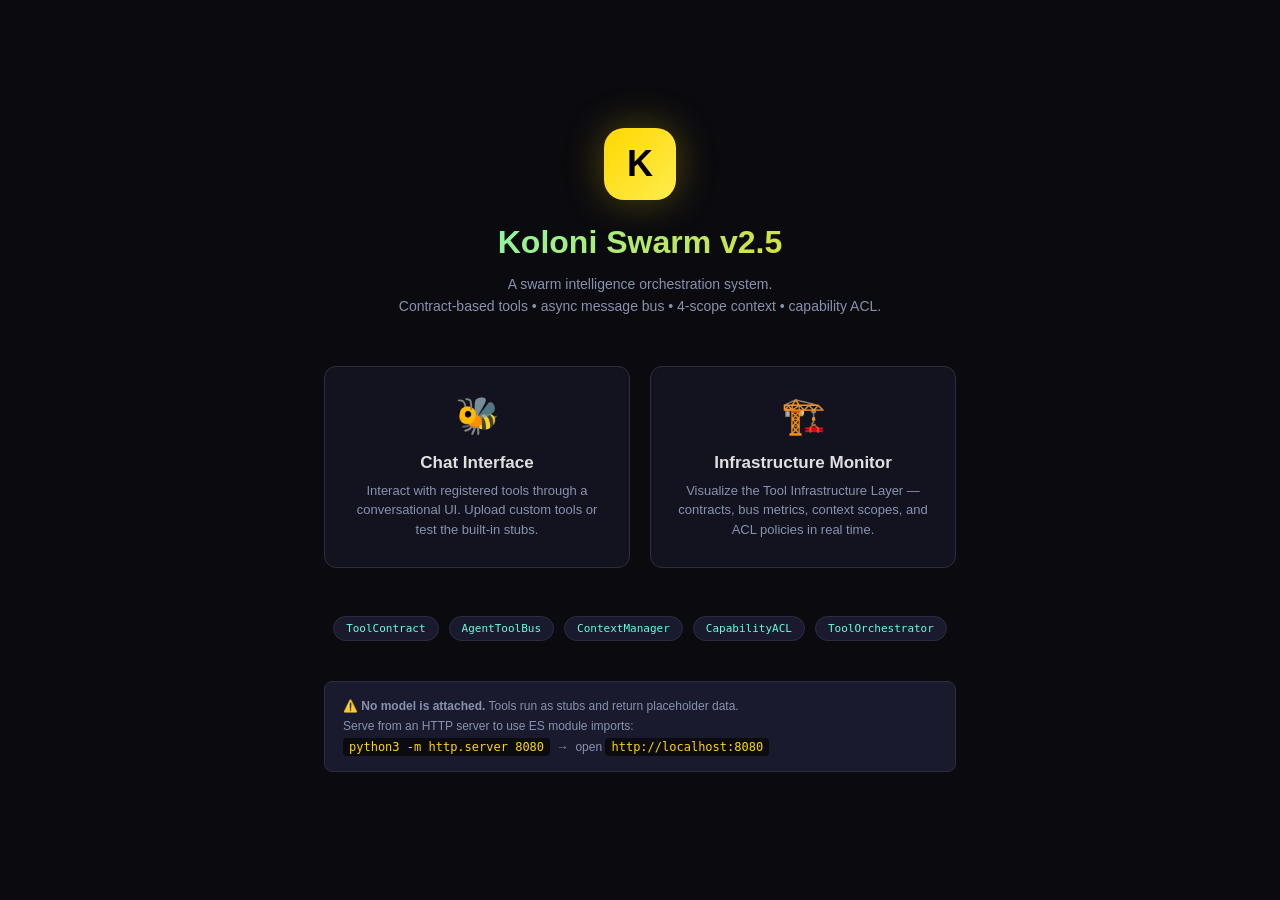
==== commit 0c532da8: "Restructure repo: extract core modules, add landing page and chat view - Extract 5 core classes to s" ====
--- a/index.html
+++ b/index.html
@@ -3,669 +3,164 @@
 <head>
     <meta charset="UTF-8">
     <meta name="viewport" content="width=device-width, initial-scale=1.0">
-    <title>Koloni Swarm Intelligence System v2.5</title>
+    <title>Koloni Swarm v2.5</title>
+    <link rel="stylesheet" href="./styles/variables.css">
     <style>
-        :root {
-            --queen-gold: #FFD700;
-            --worker-blue: #4169E1;
-            --worker-code: #00CED1;
-            --worker-research: #9370DB;
-            --worker-creative: #FF69B4;
-            --worker-analyst: #20B2AA;
-            --tool-active: #00FF7F;
-            --tool-error: #FF4757;
-            --bg-dark: #0a0a0f;
-            --bg-panel: #13131f;
-            --bg-card: #1a1a2e;
-            --text-primary: #e0e0e0;
-            --text-secondary: #8892b0;
-            --border-color: #2d2d3d;
-            --accent: #64ffda;
-        }
+        * { margin: 0; padding: 0; box-sizing: border-box; }
 
-        * { margin: 0; padding: 0; box-sizing: border-box; }
-        
         body {
             font-family: 'Segoe UI', Roboto, -apple-system, sans-serif;
             background: var(--bg-dark);
             color: var(--text-primary);
-            height: 100vh;
-            overflow: hidden;
-            display: flex;
-        }
-
-        /* Main Chat Interface (What users see) */
-        .main-container {
-            flex: 1;
-            display: flex;
-            flex-direction: column;
-            position: relative;
-        }
-
-        .chat-header {
-            background: var(--bg-panel);
-            border-bottom: 1px solid var(--border-color);
-            padding: 16px 24px;
-            display: flex;
-            justify-content: space-between;
-            align-items: center;
-        }
-
-        .colony-info { display: flex; align-items: center; gap: 16px; }
-
-        .colony-id {
-            font-family: monospace;
-            font-size: 12px;
-            color: var(--accent);
-            background: rgba(100, 255, 218, 0.1);
-            padding: 4px 8px;
-            border-radius: 4px;
-        }
-
-        .chat-messages {
-            flex: 1;
-            overflow-y: auto;
-            padding: 24px;
-            display: flex;
-            flex-direction: column;
-            gap: 16px;
-        }
-
-        .message {
-            max-width: 80%;
-            padding: 16px 20px;
-            border-radius: 12px;
-            animation: messageSlide 0.3s ease-out;
-        }
-
-        @keyframes messageSlide {
-            from { opacity: 0; transform: translateY(10px); }
-            to { opacity: 1; transform: translateY(0); }
-        }
-
-        .message-user {
-            align-self: flex-end;
-            background: linear-gradient(135deg, var(--worker-blue), #3457c4);
-            color: white;
-        }
-
-        .message-system {
-            align-self: flex-start;
-            background: var(--bg-card);
-            border: 1px solid var(--border-color);
-        }
-
-        .message-tool {
-            align-self: flex-start;
-            background: rgba(0, 255, 127, 0.1);
-            border: 1px solid var(--tool-active);
-            font-family: monospace;
-            font-size: 12px;
-        }
-
-        .input-container {
-            background: var(--bg-panel);
-            border-top: 1px solid var(--border-color);
-            padding: 20px 24px;
-        }
-
-        .input-wrapper {
-            max-width: 800px;
-            margin: 0 auto;
-            position: relative;
-        }
-
-        .chat-input {
-            width: 100%;
-            background: var(--bg-card);
-            border: 1px solid var(--border-color);
-            border-radius: 12px;
-            padding: 16px 120px 16px 16px;
-            color: var(--text-primary);
-            font-size: 15px;
-            resize: none;
-            min-height: 56px;
-        }
-
-        .chat-input:focus {
-            outline: none;
-            border-color: var(--accent);
-        }
-
-        .input-actions {
-            position: absolute;
-            right: 8px;
-            bottom: 8px;
-            display: flex;
-            gap: 8px;
-        }
-
-        .icon-btn {
-            width: 40px;
-            height: 40px;
-            border: 1px solid var(--border-color);
-            background: var(--bg-dark);
-            color: var(--text-secondary);
-            border-radius: 8px;
-            cursor: pointer;
+            min-height: 100vh;
             display: flex;
             align-items: center;
             justify-content: center;
-            transition: all 0.2s;
         }
 
-        .icon-btn:hover {
+        .landing {
+            text-align: center;
+            max-width: 680px;
+            padding: 40px 24px;
+        }
+
+        .logo-hex {
+            width: 72px; height: 72px;
+            background: linear-gradient(135deg, var(--queen-gold), #ffed4e);
+            border-radius: 20px;
+            display: flex; align-items: center; justify-content: center;
+            font-size: 36px; font-weight: 900; color: #000;
+            margin: 0 auto 24px;
+            box-shadow: 0 0 40px rgba(255, 215, 0, 0.3);
+        }
+
+        h1 {
+            font-size: 32px;
+            font-weight: 700;
+            background: linear-gradient(135deg, var(--accent), var(--queen-gold));
+            -webkit-background-clip: text;
+            -webkit-text-fill-color: transparent;
+            background-clip: text;
+            margin-bottom: 12px;
+        }
+
+        .subtitle {
+            font-size: 14px;
+            color: var(--text-secondary);
+            margin-bottom: 48px;
+            line-height: 1.6;
+        }
+
+        .views {
+            display: grid;
+            grid-template-columns: 1fr 1fr;
+            gap: 20px;
+            margin-bottom: 48px;
+        }
+
+        .view-card {
+            background: var(--bg-panel);
+            border: 1px solid var(--border-color);
+            border-radius: 12px;
+            padding: 28px 24px;
+            text-decoration: none;
+            color: var(--text-primary);
+            transition: all 0.25s;
+            display: block;
+        }
+
+        .view-card:hover {
             border-color: var(--accent);
+            transform: translateY(-3px);
+            box-shadow: 0 8px 32px rgba(100, 255, 218, 0.12);
+        }
+
+        .view-icon  { font-size: 36px; margin-bottom: 16px; }
+        .view-title { font-size: 17px; font-weight: 700; margin-bottom: 8px; }
+        .view-desc  { font-size: 13px; color: var(--text-secondary); line-height: 1.5; }
+
+        .components {
+            display: flex;
+            flex-wrap: wrap;
+            gap: 10px;
+            justify-content: center;
+            margin-bottom: 40px;
+        }
+
+        .chip {
+            font-size: 11px;
+            font-family: monospace;
+            background: var(--bg-card);
+            border: 1px solid var(--border-color);
+            border-radius: 20px;
+            padding: 5px 12px;
             color: var(--accent);
         }
 
-        .send-btn {
-            background: var(--accent);
-            color: #000;
-            border: none;
-            font-weight: 600;
-        }
-
-        /* Tool Management Sidebar (Right side) */
-        .tool-sidebar {
-            width: 380px;
-            background: var(--bg-panel);
-            border-left: 1px solid var(--border-color);
-            display: flex;
-            flex-direction: column;
-            overflow: hidden;
-        }
-
-        .tool-header {
-            padding: 20px;
-            border-bottom: 1px solid var(--border-color);
-            font-weight: 600;
-            display: flex;
-            justify-content: space-between;
-            align-items: center;
-        }
-
-        /* Upload Zone */
-        .upload-zone {
-            margin: 20px;
-            padding: 24px;
-            border: 2px dashed var(--border-color);
-            border-radius: 8px;
-            text-align: center;
-            cursor: pointer;
-            transition: all 0.2s;
-        }
-
-        .upload-zone:hover, .upload-zone.drag-active {
-            border-color: var(--accent);
-            background: rgba(100, 255, 218, 0.05);
-        }
-
-        .tool-list {
-            flex: 1;
-            overflow-y: auto;
-            padding: 0 20px;
-        }
-
-        .tool-card {
+        .notice {
+            font-size: 12px;
+            color: var(--text-secondary);
             background: var(--bg-card);
             border: 1px solid var(--border-color);
             border-radius: 8px;
-            padding: 12px;
-            margin-bottom: 8px;
-            cursor: pointer;
-            transition: all 0.2s;
-            border-left: 3px solid transparent;
+            padding: 14px 18px;
+            text-align: left;
+            line-height: 1.7;
         }
 
-        .tool-card:hover { border-color: var(--accent); }
-        .tool-card.active { border-left-color: var(--tool-active); }
-        .tool-card.error { border-left-color: var(--tool-error); }
-
-        .tool-status {
-            display: inline-block;
-            width: 8px;
-            height: 8px;
-            border-radius: 50%;
-            background: var(--text-secondary);
-            margin-right: 8px;
+        .notice code {
+            font-family: monospace;
+            background: var(--bg-dark);
+            padding: 2px 6px;
+            border-radius: 4px;
+            color: var(--queen-gold);
         }
-
-        .tool-status.ready { background: var(--tool-active); box-shadow: 0 0 8px var(--tool-active); }
-        .tool-status.error { background: var(--tool-error); }
-
-        /* Modal for Tool Details */
-        .modal-overlay {
-            position: fixed;
-            top: 0; left: 0; right: 0; bottom: 0;
-            background: rgba(0,0,0,0.8);
-            display: none;
-            align-items: center;
-            justify-content: center;
-            z-index: 1000;
-        }
-
-        .modal-overlay.active { display: flex; }
-
-        .modal {
-            background: var(--bg-panel);
-            border: 1px solid var(--border-color);
-            border-radius: 12px;
-            width: 90%;
-            max-width: 600px;
-            max-height: 80vh;
-            overflow-y: auto;
-            padding: 24px;
-        }
-
-        .hidden { display: none !important; }
     </style>
 </head>
 <body>
+<div class="landing">
+    <div class="logo-hex">K</div>
 
-    <!-- MAIN CHAT INTERFACE (Left Side) -->
-    <main class="main-container">
-        <header class="chat-header">
-            <div class="colony-info">
-                <div class="colony-id" id="colonyId">C-DEV-—</div>
-                <div style="font-size: 13px; color: var(--text-secondary);">
-                    Koloni Swarm v2.5 • <span id="activeToolCount">0</span> Tools Ready
-                </div>
+    <h1>Koloni Swarm v2.5</h1>
+
+    <p class="subtitle">
+        A swarm intelligence orchestration system.<br>
+        Contract-based tools &bull; async message bus &bull; 4-scope context &bull; capability ACL.
+    </p>
+
+    <div class="views">
+        <a href="./chat.html" class="view-card">
+            <div class="view-icon">🐝</div>
+            <div class="view-title">Chat Interface</div>
+            <div class="view-desc">
+                Interact with registered tools through a conversational UI.
+                Upload custom tools or test the built-in stubs.
             </div>
-            <button onclick="toggleToolSidebar()" style="background: var(--bg-card); border: 1px solid var(--border-color); color: var(--text-primary); padding: 8px 16px; border-radius: 6px; cursor: pointer;">
-                🔧 Tools
-            </button>
-        </header>
-
-        <div class="chat-messages" id="chatMessages">
-            <div class="message message-system">
-                <strong>🐝 Koloni Swarm v2.5 Active</strong><br>
-                Infrastructure layer loaded. Upload tools via the sidebar, then ask me to use them.<br><br>
-                Try: "Search for the latest AI research" (uses web-search tool)<br>
-                Or: "Calculate 2+2" (uses code-executor tool)
+        </a>
+        <a href="./infrastructure.html" class="view-card">
+            <div class="view-icon">🏗️</div>
+            <div class="view-title">Infrastructure Monitor</div>
+            <div class="view-desc">
+                Visualize the Tool Infrastructure Layer — contracts, bus metrics,
+                context scopes, and ACL policies in real time.
             </div>
-        </div>
-
-        <div class="input-container">
-            <div class="input-wrapper">
-                <textarea class="chat-input" id="chatInput" placeholder="Ask me anything, or request a specific tool..." rows="1"></textarea>
-                <div class="input-actions">
-                    <button class="icon-btn" onclick="document.getElementById('fileInput').click()" title="Upload Tool">
-                        📦
-                    </button>
-                    <button class="icon-btn send-btn" onclick="submitQuery()">
-                        Send
-                    </button>
-                </div>
-            </div>
-        </div>
-    </main>
-
-    <!-- TOOL MANAGEMENT SIDEBAR (Right Side) -->
-    <aside class="tool-sidebar" id="toolSidebar">
-        <div class="tool-header">
-            <div>Tool Registry</div>
-            <button onclick="runAllTests()" style="font-size: 12px; padding: 6px 12px; background: var(--accent); border: none; color: #000; border-radius: 4px; cursor: pointer; font-weight: 600;">
-                Test All
-            </button>
-        </div>
-
-        <div class="upload-zone" id="uploadZone" onclick="document.getElementById('fileInput').click()">
-            <div style="font-size: 24px; margin-bottom: 8px;">📥</div>
-            <div style="font-size: 13px; color: var(--text-secondary);">Drop tools here or click to upload</div>
-            <div style="font-size: 11px; color: var(--text-secondary); opacity: 0.7; margin-top: 4px;">.js .json .py supported</div>
-        </div>
-
-        <input type="file" id="fileInput" class="hidden" multiple accept=".js,.json,.py" onchange="handleFiles(this.files)">
-
-        <div class="tool-list" id="toolList">
-            <!-- Tools populated here -->
-            <div style="text-align: center; color: var(--text-secondary); padding: 40px; font-size: 13px;">
-                No tools registered yet.<br>Upload a tool to get started.
-            </div>
-        </div>
-    </aside>
-
-    <!-- Tool Details Modal -->
-    <div class="modal-overlay" id="toolModal">
-        <div class="modal">
-            <div style="display: flex; justify-content: space-between; align-items: center; margin-bottom: 20px;">
-                <h3 id="modalToolName">Tool Details</h3>
-                <button onclick="closeModal()" style="background: none; border: none; color: var(--text-secondary); font-size: 20px; cursor: pointer;">×</button>
-            </div>
-            <div id="modalContent"></div>
-        </div>
+        </a>
     </div>
 
-    <script>
-        // ==========================================
-        // KOLONI SWARM v2.5 - MAIN APPLICATION
-        // Chat Interface + Tool Infrastructure Integration
-        // ==========================================
+    <div class="components">
+        <span class="chip">ToolContract</span>
+        <span class="chip">AgentToolBus</span>
+        <span class="chip">ContextManager</span>
+        <span class="chip">CapabilityACL</span>
+        <span class="chip">ToolOrchestrator</span>
+    </div>
 
-        // 1. INFRASTRUCTURE LAYER (Embedded from previous file)
-        class ToolContract {
-            constructor(spec) {
-                this.validateSpec(spec);
-                this.spec = spec;
-                this.status = 'inactive';
-            }
-
-            validateSpec(spec) {
-                const required = ['id', 'version', 'input', 'output', 'execute'];
-                const missing = required.filter(r => !spec[r]);
-                if (missing.length > 0) throw new Error(`Missing: ${missing.join(', ')}`);
-            }
-
-            async execute(input, context) {
-                // Validate input
-                if (this.spec.input.required) {
-                    const missing = this.spec.input.required.filter(f => !(f in input));
-                    if (missing.length > 0) throw new Error(`Missing fields: ${missing.join(', ')}`);
-                }
-                
-                // Execute with timeout
-                const timeout = this.spec.timeout || 5000;
-                return Promise.race([
-                    this.spec.execute(input, context),
-                    new Promise((_, reject) => 
-                        setTimeout(() => reject(new Error('TIMEOUT')), timeout)
-                    )
-                ]);
-            }
-        }
-
-        class ContextManager {
-            constructor() {
-                this.scopes = { global: new Map(), colony: new Map(), agent: new Map(), private: new Map() };
-            }
-            get(key) { 
-                for (const scope of ['private', 'agent', 'colony', 'global']) {
-                    if (this.scopes[scope].has(key)) return this.scopes[scope].get(key);
-                }
-                return undefined;
-            }
-            set(key, value, scope = 'colony') { this.scopes[scope].set(key, value); }
-        }
-
-        // Global State
-        const State = {
-            tools: new Map(),
-            context: new ContextManager(),
-            colony: null
-        };
-
-        // 2. MAIN CHAT FUNCTIONS
-
-        function submitQuery() {
-            const input = document.getElementById('chatInput').value.trim();
-            if (!input) return;
-
-            addMessage(input, 'user');
-            document.getElementById('chatInput').value = '';
-
-            // Check if query matches any tool
-            const toolId = detectToolIntent(input);
-            
-            if (toolId && State.tools.has(toolId)) {
-                executeToolWorkflow(toolId, input);
-            } else {
-                // Default queen response
-                setTimeout(() => {
-                    addMessage(`I received: "${input}"\n\nTo use a tool, try:\n• "Search for [topic]"\n• "Calculate [math]"\n• "Analyze [data]"`, 'system');
-                }, 500);
-            }
-        }
-
-        function detectToolIntent(input) {
-            const lower = input.toLowerCase();
-            if (lower.match(/search|find|look up|google/)) return 'web-search';
-            if (lower.match(/calculate|compute|math|sum|add|multiply/)) return 'code-executor';
-            if (lower.match(/analyze|data|chart|graph/)) return 'data-analyzer';
-            if (lower.match(/write|create|generate.*code/)) return 'code-executor';
-            return null;
-        }
-
-        async function executeToolWorkflow(toolId, userInput) {
-            const tool = State.tools.get(toolId);
-            if (!tool) {
-                addMessage(`❌ Tool ${toolId} not found in registry`, 'system');
-                return;
-            }
-
-            addMessage(`🔧 Executing ${toolId}...`, 'system');
-
-            try {
-                // Parse input for tool
-                const parsedInput = parseInputForTool(toolId, userInput);
-                
-                // Execute via infrastructure
-                const result = await tool.execute(parsedInput, State.context);
-                
-                // Display result
-                addMessage(JSON.stringify(result, null, 2), 'tool');
-                
-                // Update context
-                State.context.set(`${toolId}_last_result`, result, 'colony');
-                
-            } catch (err) {
-                addMessage(`❌ Tool Error: ${err.message}`, 'system');
-            }
-        }
-
-        function parseInputForTool(toolId, input) {
-            if (toolId === 'web-search') {
-                return { query: input.replace(/search for|look up|find/gi, '').trim() };
-            }
-            if (toolId === 'code-executor') {
-                return { code: input, language: 'javascript' };
-            }
-            return { input };
-        }
-
-        function addMessage(content, type) {
-            const container = document.getElementById('chatMessages');
-            const msg = document.createElement('div');
-            msg.className = `message message-${type}`;
-            msg.innerHTML = type === 'tool' ? 
-                `<div style="font-weight: 600; margin-bottom: 8px; color: var(--tool-active);">⚡ Tool Output</div><pre style="margin: 0; white-space: pre-wrap;">${content}</pre>` :
-                content;
-            container.appendChild(msg);
-            container.scrollTop = container.scrollHeight;
-        }
-
-        // 3. TOOL MANAGEMENT FUNCTIONS
-
-        function handleFiles(files) {
-            Array.from(files).forEach(file => {
-                const reader = new FileReader();
-                reader.onload = (e) => {
-                    try {
-                        // Parse metadata from file
-                        const metadata = extractMetadata(e.target.result, file.name);
-                        registerTool(metadata);
-                    } catch (err) {
-                        alert(`Failed to load ${file.name}: ${err.message}`);
-                    }
-                };
-                reader.readAsText(file);
-            });
-        }
-
-        function extractMetadata(content, filename) {
-            // Try to parse as module with metadata comment
-            const name = filename.replace(/\.[^/.]+$/, '');
-            
-            return {
-                id: name,
-                version: '1.0.0',
-                input: { type: 'object', required: ['input'] },
-                output: { type: 'object' },
-                timeout: 5000,
-                execute: new Function('input', 'context', `
-                    // Sandbox wrapper
-                    return (async () => {
-                        ${content}
-                    })();
-                `)
-            };
-        }
-
-        function registerTool(spec) {
-            try {
-                const contract = new ToolContract(spec);
-                State.tools.set(spec.id, contract);
-                renderToolList();
-                document.getElementById('activeToolCount').textContent = State.tools.size;
-                addMessage(`✅ Tool "${spec.id}" v${spec.version} registered and ready`, 'system');
-            } catch (err) {
-                addMessage(`❌ Failed to register tool: ${err.message}`, 'system');
-            }
-        }
-
-        function renderToolList() {
-            const list = document.getElementById('toolList');
-            if (State.tools.size === 0) {
-                list.innerHTML = `<div style="text-align: center; color: var(--text-secondary); padding: 40px; font-size: 13px;">No tools registered yet.<br>Upload a tool to get started.</div>`;
-                return;
-            }
-
-            list.innerHTML = '';
-            State.tools.forEach((tool, id) => {
-                const card = document.createElement('div');
-                card.className = `tool-card ${tool.status}`;
-                card.innerHTML = `
-                    <div style="display: flex; align-items: center; margin-bottom: 4px;">
-                        <span class="tool-status ${tool.status}"></span>
-                        <strong>${id}</strong>
-                        <span style="margin-left: auto; font-size: 11px; color: var(--text-secondary);">v${tool.spec.version}</span>
-                    </div>
-                    <div style="font-size: 11px; color: var(--text-secondary);">Click to test or view details</div>
-                `;
-                card.onclick = () => showToolDetails(id);
-                list.appendChild(card);
-            });
-        }
-
-        function showToolDetails(id) {
-            const tool = State.tools.get(id);
-            document.getElementById('modalToolName').textContent = id;
-            document.getElementById('modalContent').innerHTML = `
-                <div style="margin-bottom: 16px;">
-                    <div style="font-size: 11px; color: var(--text-secondary); margin-bottom: 4px;">Status</div>
-                    <div style="color: ${tool.status === 'active' ? 'var(--tool-active)' : 'var(--text-secondary)'}; font-weight: 600;">
-                        ${tool.status.toUpperCase()}
-                    </div>
-                </div>
-                <div style="margin-bottom: 16px;">
-                    <div style="font-size: 11px; color: var(--text-secondary); margin-bottom: 4px;">Input Schema</div>
-                    <pre style="background: var(--bg-dark); padding: 12px; border-radius: 6px; font-size: 12px; overflow-x: auto;">${JSON.stringify(tool.spec.input, null, 2)}</pre>
-                </div>
-                <button onclick="testTool('${id}')" style="width: 100%; padding: 12px; background: var(--accent); border: none; color: #000; border-radius: 6px; font-weight: 600; cursor: pointer; margin-bottom: 8px;">
-                    Test Tool
-                </button>
-                <button onclick="deleteTool('${id}')" style="width: 100%; padding: 12px; background: rgba(255, 71, 87, 0.2); border: 1px solid var(--tool-error); color: var(--tool-error); border-radius: 6px; cursor: pointer;">
-                    Remove Tool
-                </button>
-            `;
-            document.getElementById('toolModal').classList.add('active');
-        }
-
-        async function testTool(id) {
-            const tool = State.tools.get(id);
-            try {
-                const result = await tool.execute({ input: 'test' }, State.context);
-                alert(`✅ Test passed!\n\nResult: ${JSON.stringify(result, null, 2)}`);
-                tool.status = 'active';
-            } catch (err) {
-                alert(`❌ Test failed: ${err.message}`);
-                tool.status = 'error';
-            }
-            renderToolList();
-        }
-
-        function deleteTool(id) {
-            State.tools.delete(id);
-            document.getElementById('activeToolCount').textContent = State.tools.size;
-            closeModal();
-            renderToolList();
-            addMessage(`🗑️ Tool "${id}" removed from registry`, 'system');
-        }
-
-        function runAllTests() {
-            State.tools.forEach(async (tool, id) => {
-                try {
-                    await tool.execute({ input: 'test' }, State.context);
-                    tool.status = 'active';
-                } catch (err) {
-                    tool.status = 'error';
-                }
-            });
-            renderToolList();
-            addMessage(`🧪 Tested ${State.tools.size} tools. Check sidebar for results.`, 'system');
-        }
-
-        function closeModal() {
-            document.getElementById('toolModal').classList.remove('active');
-        }
-
-        function toggleToolSidebar() {
-            const sidebar = document.getElementById('toolSidebar');
-            sidebar.style.display = sidebar.style.display === 'none' ? 'flex' : 'none';
-        }
-
-        // Drag and drop
-        const uploadZone = document.getElementById('uploadZone');
-        uploadZone.addEventListener('dragover', (e) => {
-            e.preventDefault();
-            uploadZone.classList.add('drag-active');
-        });
-        uploadZone.addEventListener('dragleave', () => {
-            uploadZone.classList.remove('drag-active');
-        });
-        uploadZone.addEventListener('drop', (e) => {
-            e.preventDefault();
-            uploadZone.classList.remove('drag-active');
-            handleFiles(e.dataTransfer.files);
-        });
-
-        // Init
-        window.addEventListener('load', () => {
-            // Load built-in tools
-            registerTool({
-                id: 'web-search',
-                version: '1.0.0',
-                input: { type: 'object', required: ['query'] },
-                output: { type: 'object' },
-                timeout: 10000,
-                execute: async (input) => ({
-                    results: [`Result for "${input.query}"`],
-                    sources: ['web']
-                })
-            });
-
-            registerTool({
-                id: 'code-executor',
-                version: '2.0.0',
-                input: { type: 'object', required: ['code'] },
-                output: { type: 'object' },
-                timeout: 5000,
-                sandboxLevel: 'container',
-                execute: async (input) => ({
-                    stdout: `Executed: ${input.code}`,
-                    stderr: '',
-                    exitCode: 0
-                })
-            });
-        });
-
-        // Enter key to send
-        document.getElementById('chatInput').addEventListener('keypress', (e) => {
-            if (e.key === 'Enter' && !e.shiftKey) {
-                e.preventDefault();
-                submitQuery();
-            }
-        });
-    </script>
+    <div class="notice">
+        ⚠️ <strong>No model is attached.</strong>
+        Tools run as stubs and return placeholder data.<br>
+        Serve from an HTTP server to use ES module imports:<br>
+        <code>python3 -m http.server 8080</code> &nbsp;→&nbsp; open <code>http://localhost:8080</code>
+    </div>
+</div>
 </body>
 </html>
--- a/styles/variables.css
+++ b/styles/variables.css
@@ -0,0 +1,29 @@
+:root {
+    /* Agent type colours */
+    --queen-gold:       #FFD700;
+    --worker-blue:      #4169E1;
+    --worker-code:      #00CED1;
+    --worker-research:  #9370DB;
+    --worker-creative:  #FF69B4;
+    --worker-analyst:   #20B2AA;
+
+    /* Tool state colours */
+    --tool-active: #00FF7F;
+    --tool-busy:   #00CED1;
+    --tool-error:  #FF4757;
+
+    /* Backgrounds */
+    --bg-dark:     #0a0a0f;
+    --bg-panel:    #13131f;
+    --bg-card:     #1a1a2e;
+    --bg-elevated: #252538;
+
+    /* Text */
+    --text-primary:   #e0e0e0;
+    --text-secondary: #8892b0;
+
+    /* Borders / accents */
+    --border-color: #2d2d3d;
+    --accent:       #64ffda;
+    --shadow-glow:  0 0 20px rgba(100, 255, 218, 0.2);
+}
